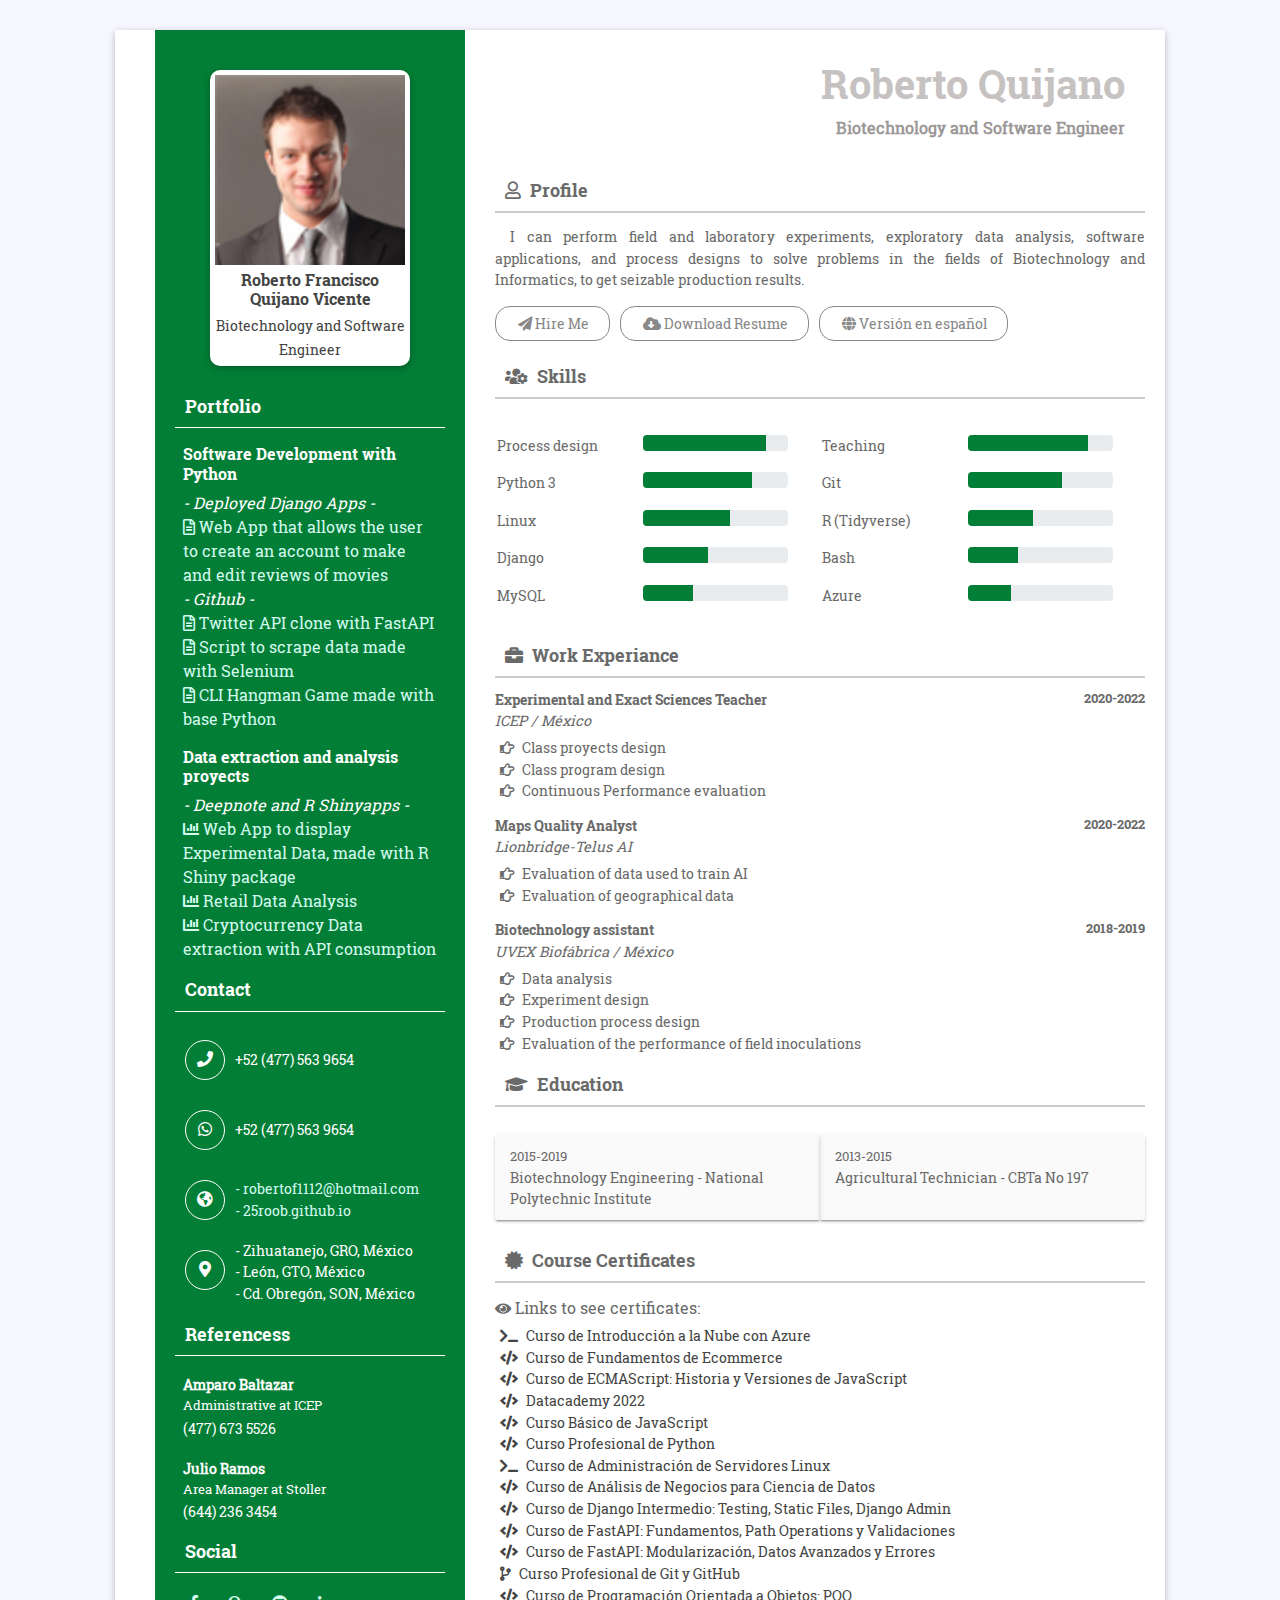
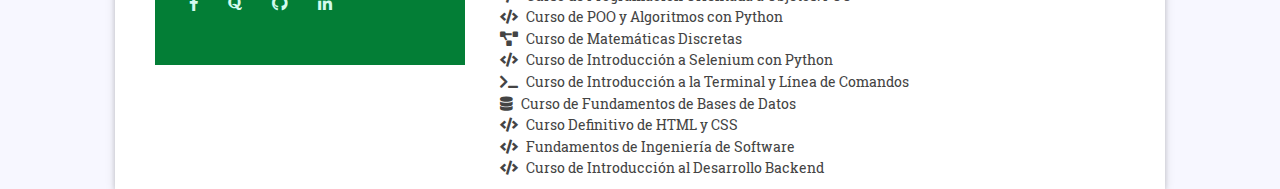
==== index.html @ 2d7947ba "Correcting download buttons" ====
<!doctype html>
<html lang="en">

<head>
    <meta charset="utf-8">
    <meta name="viewport" content="width=device-width, initial-scale=1, shrink-to-fit=no">
    <meta name="keywords" content="resume, django, web development, biotechnology, ixtapa, zihuatanejo, remote, programming">
    <meta name="description" content="Resume for a Software developer with a degree in Biotechnology Engineering seeking for a remote job or in the area of Ixtapa-Zihuatanejo.">
        
    <title> Roberto Quijano | Biotechnology | Software Dev </title>
    <link rel="shortcut icon" href="./petri-dish.png" type="image/x-icon">

    <link rel="shortcut icon" href="./assets/images/fav.jpg">
    <link rel="stylesheet" href="./assets/css/bootstrap.min.css">
    <link rel="stylesheet" href="./assets/css/fontawsom-all.min.css">
    <link rel="stylesheet" type="text/css" href="./assets/css/style.css" />
    
</head>

<body>
    <div class="container-fluid overcover">
        <div class="container profile-box">
            <div class="row">
                <div class="col-md-4 left-co">
                    <div class="left-side">
                        <div class="profile-info">
                            <img src="assets/images/profile.jpg" alt="profile photo">
                            <h3>Roberto Francisco Quijano Vicente</h3>
                            <span>Biotechnology and Software Engineer</span>
                        </div>
                        <h4 class="ltitle">Portfolio</h4> 
                        <div class="refer-cov">
                            <h6>Software Development with Python<span></span></h6>
                            <i>- Deployed Django Apps -</i>
                            <ul>
                                <li><a href="https://roob25.pythonanywhere.com/"><i class="far fa-file-alt"></i> Web App that allows the user to create an account to make and edit reviews of movies </a></li>
                            </ul>
                            <i>- Github -</i>
                            <ul>
                                <li><a href="https://github.com/25roob/twitter_fastapi_proyect"><i class="far fa-file-alt"></i> Twitter API clone with FastAPI </a></li>
                                
                                <!-- <li><a href="https://github.com/25roob/cygram"><i class="far fa-file-alt"></i> Clone of Instagram made with Django </a></li> -->
                                <li><a href="https://github.com/25roob/selenium_mercado"><i class="far fa-file-alt"></i> Script to scrape data made with Selenium </a></li>
                                <li><a href="https://github.com/25roob/hangmanGame"><i class="far fa-file-alt"></i> CLI Hangman Game made with base Python </a></li>
                                
                            </ul>
                        </div>
                        <div class="refer-cov">
                            <h6>Data extraction and analysis proyects<span></span></h6>
                            <i>- Deepnote and R Shinyapps -</i>
                            <ul>
                                
                                <li><a href="https://25roob.shinyapps.io/rep_aep2505/"><i class="fas fa-chart-bar"></i> Web App to display Experimental Data, made with R Shiny package</a></li>

                                <li><a href="https://deepnote.com/workspace/rober25-72490bea-ae9c-48d5-aaf8-146275a70b8b/project/Retail-Analysis-4694565d-ee2c-4b67-b961-a7842efc3336/%2Flargest_us_retailers.ipynb"><i class="fas fa-chart-bar"></i> Retail Data Analysis</a></li>

                                <li><a href="https://deepnote.com/workspace/rober25-72490bea-ae9c-48d5-aaf8-146275a70b8b/project/crypto-proyect-53808f46-9bc3-45ad-bc7e-abd4565fbd9a/%2Fnotebook.ipynb"><i class="fas fa-chart-bar"></i> Cryptocurrency Data extraction with API consumption</a></li>

                                <!-- <li><a href="https://deepnote.com/workspace/rober25-72490bea-ae9c-48d5-aaf8-146275a70b8b/project/Baby-temp-vs-time-2daf1788-4b8f-47b8-a4b3-84d2c1b21d19/%2Fbaby_temp.ipynb"><i class="fas fa-chart-bar"></i> baby temperature Time-series </a></li> -->
                           
                                
                            </ul>
                        </div>
                        

                        <h4 class="ltitle">Contact</h4>
                        <div class="contact-box pb0">
                            <div class="icon">
                                <i class="fas fa-phone"></i>
                            </div>
                            <div class="detail">
                                +52 (477) 563 9654 <br>
                                
                            </div>
                        </div>

                        <div class="contact-box pb0">
                            <div class="icon">
                                <i class="fab fa-whatsapp"></i>
                            </div>
                            <div class="detail">
                                +52 (477) 563 9654 <br>
                                
                            </div>
                        </div>

                        <div class="contact-box pb0">
                            <div class="icon">
                                <i class="fas fa-globe-americas"></i>
                            </div>
                            <div class="detail">
                                <a href="mailto:robertof1112@hotmail.com" class="media-class">- robertof1112@hotmail.com</a>
                                <br>
                                <a href="https://25roob.github.io/" class="media-class">- 25roob.github.io</a>
                            </div>
                        </div>
                        <div class="contact-box">
                            <div class="icon">
                                <i class="fas fa-map-marker-alt"></i>
                            </div>
                            <div class="detail">
                                - Zihuatanejo, GRO, México 
                                <br>
								- León, GTO, México 
                                <br>
                                - Cd. Obregón, SON, México 
                            </div>
                        </div>
                        <h4 class="ltitle">Referencess</h4>

                        <div class="refer-cov">
                            <b>Amparo Baltazar</b>
                            <p>Administrative at ICEP</p>
                            <span>(477) 673 5526</span>
                        </div>
                        <div class="refer-cov">
                            <b>Julio Ramos</b>
                            <p>Area Manager at Stoller</p>
                            <span>(644) 236 3454</span>
                        </div>
                        <h4 class="ltitle">Social</h4>
                        <ul class="row social-link no-margin">
                            <li><a href="https://m.facebook.com/rquijanovicente"><i class="fab fa-facebook-f"></i></a></li>
                            <li><a href="https://es.quora.com/profile/Roberto-Quijano-Vicente"><i class="fab fa-quora"></i></a></li>
                            <!-- <li><i class="fab fa-google-plus-g"></i></li> -->
                            <!-- <li><i class="fab fa-linkedin-in"></i></li> -->
                            <li><a href="https://github.com/25roob"><i class="fab fa-github"></i></a></li>
                            <li><a href="https://www.linkedin.com/in/roberto-francisco-quijano-vicente-32b351b7/"><i class="fab fa-linkedin-in"></i></a></li>
                        </ul>
                        
                        <!-- <h4 class="ltitle">Hobbies</h4>
                        <ul class="hoby row no-margin">
                            <li><i class="fas fa-running"></i> <br> Running</li>
                            <li><i class="fas fa-bicycle"></i> <br> Cycling</li>
                            <li><i class="fas fa-futbol"></i> <br> Football</li>
                            <li><i class="fas fa-film"></i><br> Movies</li>
                            <li><i class="fas fa-plane-departure"></i> <br>Travel</li>
                            <li><i class="fas fa-gamepad"></i> <br> Games</li>
                        </ul> -->
						

                        
						
                    </div>
                </div>
                <div class="col-md-8 rt-div">
                    <div class="rit-cover">
                        <div class="hotkey">
                            <h1 class="">Roberto Quijano </h1>
                            <small>Biotechnology and Software Engineer</small>
                        </div>
                        <h2 class="rit-titl"><i class="far fa-user"></i> Profile</h2>
                        <div class="about">
                            <p>
                                I can perform field and laboratory experiments, exploratory data analysis, software applications, and process designs to solve problems in the fields of Biotechnology and Informatics, to get seizable production results.
                            </p>
                            <div class="btn-ro row no-margin">
                                <ul class="btn-link">
                                    <li>
                                        <a href="mailto:robertof1112@hotmail.com"><i class="fas fa-paper-plane"></i> Hire Me</a>
                                    </li>
                                    <li>
                                        <a href="./Roberto_Quijano_Biotechnology_Software_Dev_EN.pdf"><i class="fas fa-cloud-download-alt"></i> Download Resume</a>
                                    </li>
                                    <li>
                                        <a href="./index_es.html"><i class="fas fa-globe"></i> Versión en español</a>
                                    </li>
                                </ul>
                            </div>
                        </div>

                        <h2 class="rit-titl"><i class="fas fa-users-cog"></i> Skills</h2>
                        <div class="profess-cover row no-margin">
                            <div class="col-md-6">
                                <div class=" prog-row row">
                                    <div class="col-sm-6">
                                        Process design
                                    </div>
                                    <div class="col-sm-6">
                                        <div class="progress">
                                            <div class="progress-bar" role="progressbar" style="width: 85%" aria-valuenow="25" aria-valuemin="0" aria-valuemax="100"></div>
                                        </div>
                                    </div>
                                </div>
                            </div>
                            <div class="col-md-6">
                                <div class=" prog-row row">
                                    <div class="col-sm-6">
                                        Teaching
                                    </div>
                                    <div class="col-sm-6">
                                        <div class="progress">
                                            <div class="progress-bar" role="progressbar" style="width: 83%" aria-valuenow="25" aria-valuemin="0" aria-valuemax="100"></div>
                                        </div>
                                    </div>
                                </div>
                            </div>
                            <div class="col-md-6">
                                <div class=" prog-row row">
                                    <div class="col-sm-6">
                                        Python 3
                                    </div>
                                    <div class="col-sm-6">
                                        <div class="progress">
                                            <div class="progress-bar" role="progressbar" style="width: 75%" aria-valuenow="25" aria-valuemin="0" aria-valuemax="100"></div>
                                        </div>
                                    </div>
                                </div>
                            </div>
                            <div class="col-md-6">
                                <div class="row prog-row">
                                    <div class="col-sm-6">
                                        Git
                                    </div>
                                    <div class="col-sm-6">
                                        <div class="progress">
                                            <div class="progress-bar" role="progressbar" style="width: 65%" aria-valuenow="25" aria-valuemin="0" aria-valuemax="100"></div>
                                        </div>
                                    </div>
                                </div>
                            </div>
                            <div class="col-md-6">
                                <div class="row prog-row">
                                    <div class="col-sm-6">
                                        Linux
                                    </div>
                                    <div class="col-sm-6">
                                        <div class="progress">
                                            <div class="progress-bar" role="progressbar" style="width: 60%" aria-valuenow="25" aria-valuemin="0" aria-valuemax="100"></div>
                                        </div>
                                    </div>
                                </div>
                            </div>
							<div class="col-md-6">
                                <div class=" prog-row row">
                                    <div class="col-sm-6">
                                        R (Tidyverse)
                                    </div>
                                    <div class="col-sm-6">
                                        <div class="progress">
                                            <div class="progress-bar" role="progressbar" style="width: 45%" aria-valuenow="25" aria-valuemin="0" aria-valuemax="100"></div>
                                        </div>
                                    </div>
                                </div>
                            </div>
                            <div class="col-md-6">
                                <div class="row prog-row">
                                    <div class="col-sm-6">
                                        Django
                                    </div>
                                    <div class="col-sm-6">
                                        <div class="progress">
                                            <div class="progress-bar" role="progressbar" style="width: 45%" aria-valuenow="25" aria-valuemin="0" aria-valuemax="100"></div>
                                        </div>
                                    </div>
                                </div>
                            </div>
                            <div class="col-md-6">
                                <div class="row prog-row">
                                    <div class="col-sm-6">
                                        Bash
                                    </div>
                                    <div class="col-sm-6">
                                        <div class="progress">
                                            <div class="progress-bar" role="progressbar" style="width: 35%" aria-valuenow="25" aria-valuemin="0" aria-valuemax="100"></div>
                                        </div>
                                    </div>
                                </div>
                            </div>

                            <div class="col-md-6">
                                <div class="row prog-row">
                                    <div class="col-sm-6">
                                        MySQL
                                    </div>
                                    <div class="col-sm-6">
                                        <div class="progress">
                                            <div class="progress-bar" role="progressbar" style="width: 35%" aria-valuenow="25" aria-valuemin="0" aria-valuemax="100"></div>
                                        </div>
                                    </div>
                                </div>
                            </div>
                            
							
							<div class="col-md-6">
                                <div class="row prog-row">
                                    <div class="col-sm-6">
                                        Azure
                                    </div>
                                    <div class="col-sm-6">
                                        <div class="progress">
                                            <div class="progress-bar" role="progressbar" style="width: 30%" aria-valuenow="25" aria-valuemin="0" aria-valuemax="100"></div>
                                        </div>
                                    </div>
                                </div>
                            </div>
							

                        </div>

                        <h2 class="rit-titl"><i class="fas fa-briefcase"></i> Work Experiance</h2>

                        <div class="work-exp">
                            <h6>Experimental and Exact Sciences Teacher <span>2020-2022</span></h6>
                            <i>ICEP / México</i>
                            <ul>
                                <li><i class="far fa-hand-point-right"></i> Class proyects design</li>
                                <li><i class="far fa-hand-point-right"></i> Class program design </li>
                                <li><i class="far fa-hand-point-right"></i> Continuous Performance evaluation </li>
                            </ul>
                        </div>

                        <div class="work-exp">
                            <h6>Maps Quality Analyst <span>2020-2022</span></h6>
                            <i>Lionbridge-Telus AI</i>
                            <ul>
                                <li><i class="far fa-hand-point-right"></i> Evaluation of data used to train AI </li>
                                
                                <li><i class="far fa-hand-point-right"></i> Evaluation of geographical data </li>
                            </ul>
                        </div>
                        
                        <div class="work-exp">
                            <h6>Biotechnology assistant <span>2018-2019</span></h6>
                            <i>UVEX Biofábrica / México</i>
                            <ul>
                                <li><i class="far fa-hand-point-right"></i> Data analysis

                                </li>
                                <li><i class="far fa-hand-point-right"></i> Experiment design </li>
								<li><i class="far fa-hand-point-right"></i> Production process design </li>
								<li><i class="far fa-hand-point-right"></i> Evaluation of the performance of field inoculations</li>
                                
                            </ul>
                        </div>

                        <h2 class="rit-titl"><i class="fas fa-graduation-cap"></i> Education</h2>
                        <div class="education">
                            <ul class="row no-margin">
                                <li class="col-md-6"><span>2015-2019</span> <br>
                                    Biotechnology Engineering - National Polytechnic Institute</li>
                                <li class="col-md-6"><span>2013-2015</span> <br>
                                    Agricultural Technician - CBTa No 197</li>
                                <!-- <li class="col-md-6"><span>2013-2015</span> <br>
                                    Master Degree - Cambridg University</li>
                                <li class="col-md-6"><span>2013-2015</span> <br>
                                    Master Degree - Cambridg University</li> -->
                            </ul>
                        </div>

                        

						<!-- <h2 class="rit-titl"><i class="fas fa-folder-open"></i> Portfolio</h2>
                        <div class="work-exp">
                            <h6>Data extraction and analysis proyects<span></span></h6>
                            <i>Deepnote and Shinyapps</i>
                            <ul>
                                
                                <li><a href="https://25roob.shinyapps.io/rep_aep2505/"><i class="far fa-file-alt"></i> Experimental Data Presentation App with R Shiny package</a></li>

                                <li><a href="https://deepnote.com/workspace/rober25-72490bea-ae9c-48d5-aaf8-146275a70b8b/project/Baby-temp-vs-time-2daf1788-4b8f-47b8-a4b3-84d2c1b21d19/%2Fbaby_temp.ipynb"><i class="fas fa-chart-bar"></i> baby temperature Time-series </a></li>


                                <li><a href="https://deepnote.com/workspace/rober25-72490bea-ae9c-48d5-aaf8-146275a70b8b/project/crypto-proyect-53808f46-9bc3-45ad-bc7e-abd4565fbd9a/%2Fnotebook.ipynb"><i class="fas fa-chart-bar"></i> Cryptocurrency Data extraction </a></li>
                                <li><a href="https://deepnote.com/workspace/rober25-72490bea-ae9c-48d5-aaf8-146275a70b8b/project/Retail-Analysis-4694565d-ee2c-4b67-b961-a7842efc3336/%2Flargest_us_retailers.ipynb"><i class="fas fa-chart-bar"></i> Retail Data Analysis</a></li>
                                
                                
                            </ul>
                        </div>
                        <div class="work-exp">
                            <h6>Software Development with Python and R <span></span></h6>
                            <i>Github</i>
                            <ul>
                                <li><a href="https://github.com/25roob/twitter_fastapi_proyect"><i class="far fa-file-alt"></i> Twitter clone with FastAPI </a></li>
                                
                                <li><a href="https://github.com/25roob/cygram"><i class="far fa-file-alt"></i> A clone of Instagram made with Django </a></li>
                                <li><a href="https://github.com/25roob/selenium_mercado"><i class="far fa-file-alt"></i> An application to scrape data made with Selenium </a></li>
                                <li><a href="https://github.com/25roob/hangmanGame"><i class="far fa-file-alt"></i> A CLI Hangman Game made with base Python </a></li>
                                
                            </ul>
                        </div> -->

                        <h2 class="rit-titl"><i class="fas fa-certificate"></i> Course Certificates</h2>
                        <div class="work-exp">
                            <i class="fa fa-eye"></i><h6"> Links to see certificates:</h6>
                            <ul>
                                <a href="./certificates/diploma-introduccion-azure.pdf"><li><i class="fas fa-terminal"></i> Curso de Introducción a la Nube con Azure</li></a>
                                <a href="./certificates/diploma-fundamentos-ecommerce.pdf"><li><i class="fas fa-code"></i> Curso de Fundamentos de Ecommerce
                                </li></a>
                                <a href="./certificates/diploma-ecmascript-6.pdf"><li><i class="fas fa-code"></i> Curso de ECMAScript: Historia y Versiones de JavaScript
                                </li></a>
                                <a href="./certificates/diploma-datacademy-proyecto-2022.pdf"><li><i class="fas fa-code"></i> Datacademy 2022
                                </li></a>
                                <a href="./certificates/diploma-basico-javascript.pdf"><li><i class="fas fa-code"></i> Curso Básico de JavaScript
                                </li></a>
                                <a href="./certificates/diploma-python-profesional.pdf"><li><i class="fas fa-code"></i> Curso Profesional de Python
                                </li></a>
                                <a href="./certificates/diploma-linux.pdf"><li><i class="fas fa-terminal"></i> Curso de Administración de Servidores Linux
                                </li></a>
                                <a href="./certificates/diploma-negocios-data-science.pdf"><li><i class="fas fa-code"></i> Curso de Análisis de Negocios para Ciencia de Datos 
                                </li></a>
                                <a href="./certificates/diploma-django-intermedio.pdf"><li><i class="fas fa-code"></i> Curso de Django Intermedio: Testing, Static Files, Django Admin
                                </li></a>
                                <a href="./certificates/diploma-fastapi.pdf"><li><i class="fas fa-code"></i> Curso de FastAPI: Fundamentos, Path Operations y Validaciones
                                </li></a>
                                <a href="./certificates/diploma-fastapi-modularizacion-datos.pdf"><li><i class="fas fa-code"></i> Curso de FastAPI: Modularización, Datos Avanzados y Errores
                                </li></a>
                                <a href="./certificates/diploma-git-github.pdf"><li><i class="fas fa-code-branch"></i>  Curso Profesional de Git y GitHub</li></a>
                                <a href="./certificates/diploma-oop.pdf"><li><i class="fas fa-code"></i> Curso de Programación Orientada a Objetos: POO</li></a>
                                
                                <a href="./certificates/diploma-poo-python.pdf"><li><i class="fas fa-code"></i> Curso de POO y Algoritmos con Python</li></a>
                                <a href="./certificates/diploma-discretas.pdf"><li><i class="fas fa-project-diagram"></i> Curso de Matemáticas Discretas</li></a>
                                <a href="./certificates/diploma-intro-selenium.pdf"><li><i class="fas fa-code"></i> Curso de Introducción a Selenium con Python</li></a>
                                <a href="./certificates/diploma-terminal.pdf"><li><i class="fas fa-terminal"></i> Curso de Introducción a la Terminal y Línea de Comandos</li></a>
                                <a href="./certificates/diploma-bd.pdf"><li><i class="fas fa-database"></i>  Curso de Fundamentos de Bases de Datos</li></a>
                                <a href="./certificates/diploma-html-css.pdf"><li><i class="fas fa-code"></i> Curso Definitivo de HTML y CSS</li></a>
                                <a href="./certificates/diploma-ingenieria.pdf"><li><i class="fas fa-code"></i> Fundamentos de Ingeniería de Software</li></a>
                                <a href="./certificates/diploma-introduccion-backend.pdf"><li><i class="fas fa-code"></i> Curso de Introducción al Desarrollo Backend</li></a>
                            </ul>
                        </div>
						
                        
						<ul>
							
						</ul>

                    </div>
                </div>
            </div>
        </div>
    </div>
</body>

<script src="assets/js/jquery-3.2.1.min.js"></script>
<script src="assets/js/popper.min.js"></script>
<script src="assets/js/bootstrap.min.js"></script>
<script src="assets/js/script.js"></script>

</html>
---- assets/css/fontawsom-all.min.css ----
/*!
 * Font Awesome Free 5.3.1 by @fontawesome - https://fontawesome.com
 * License - https://fontawesome.com/license/free (Icons: CC BY 4.0, Fonts: SIL OFL 1.1, Code: MIT License)
 */
.fa,.fab,.fal,.far,.fas{-moz-osx-font-smoothing:grayscale;-webkit-font-smoothing:antialiased;display:inline-block;font-style:normal;font-variant:normal;text-rendering:auto;line-height:1}.fa-lg{font-size:1.33333em;line-height:.75em;vertical-align:-.0667em}.fa-xs{font-size:.75em}.fa-sm{font-size:.875em}.fa-1x{font-size:1em}.fa-2x{font-size:2em}.fa-3x{font-size:3em}.fa-4x{font-size:4em}.fa-5x{font-size:5em}.fa-6x{font-size:6em}.fa-7x{font-size:7em}.fa-8x{font-size:8em}.fa-9x{font-size:9em}.fa-10x{font-size:10em}.fa-fw{text-align:center;width:1.25em}.fa-ul{list-style-type:none;margin-left:2.5em;padding-left:0}.fa-ul>li{position:relative}.fa-li{left:-2em;position:absolute;text-align:center;width:2em;line-height:inherit}.fa-border{border:.08em solid #eee;border-radius:.1em;padding:.2em .25em .15em}.fa-pull-left{float:left}.fa-pull-right{float:right}.fa.fa-pull-left,.fab.fa-pull-left,.fal.fa-pull-left,.far.fa-pull-left,.fas.fa-pull-left{margin-right:.3em}.fa.fa-pull-right,.fab.fa-pull-right,.fal.fa-pull-right,.far.fa-pull-right,.fas.fa-pull-right{margin-left:.3em}.fa-spin{animation:fa-spin 2s infinite linear}.fa-pulse{animation:fa-spin 1s infinite steps(8)}@keyframes fa-spin{0%{transform:rotate(0deg)}to{transform:rotate(1turn)}}.fa-rotate-90{-ms-filter:"progid:DXImageTransform.Microsoft.BasicImage(rotation=1)";transform:rotate(90deg)}.fa-rotate-180{-ms-filter:"progid:DXImageTransform.Microsoft.BasicImage(rotation=2)";transform:rotate(180deg)}.fa-rotate-270{-ms-filter:"progid:DXImageTransform.Microsoft.BasicImage(rotation=3)";transform:rotate(270deg)}.fa-flip-horizontal{-ms-filter:"progid:DXImageTransform.Microsoft.BasicImage(rotation=0, mirror=1)";transform:scaleX(-1)}.fa-flip-vertical{transform:scaleY(-1)}.fa-flip-horizontal.fa-flip-vertical,.fa-flip-vertical{-ms-filter:"progid:DXImageTransform.Microsoft.BasicImage(rotation=2, mirror=1)"}.fa-flip-horizontal.fa-flip-vertical{transform:scale(-1)}:root .fa-flip-horizontal,:root .fa-flip-vertical,:root .fa-rotate-90,:root .fa-rotate-180,:root .fa-rotate-270{-webkit-filter:none;filter:none}.fa-stack{display:inline-block;height:2em;line-height:2em;position:relative;vertical-align:middle;width:2em}.fa-stack-1x,.fa-stack-2x{left:0;position:absolute;text-align:center;width:100%}.fa-stack-1x{line-height:inherit}.fa-stack-2x{font-size:2em}.fa-inverse{color:#fff}.fa-500px:before{content:"\f26e"}.fa-accessible-icon:before{content:"\f368"}.fa-accusoft:before{content:"\f369"}.fa-ad:before{content:"\f641"}.fa-address-book:before{content:"\f2b9"}.fa-address-card:before{content:"\f2bb"}.fa-adjust:before{content:"\f042"}.fa-adn:before{content:"\f170"}.fa-adversal:before{content:"\f36a"}.fa-affiliatetheme:before{content:"\f36b"}.fa-air-freshener:before{content:"\f5d0"}.fa-algolia:before{content:"\f36c"}.fa-align-center:before{content:"\f037"}.fa-align-justify:before{content:"\f039"}.fa-align-left:before{content:"\f036"}.fa-align-right:before{content:"\f038"}.fa-alipay:before{content:"\f642"}.fa-allergies:before{content:"\f461"}.fa-amazon:before{content:"\f270"}.fa-amazon-pay:before{content:"\f42c"}.fa-ambulance:before{content:"\f0f9"}.fa-american-sign-language-interpreting:before{content:"\f2a3"}.fa-amilia:before{content:"\f36d"}.fa-anchor:before{content:"\f13d"}.fa-android:before{content:"\f17b"}.fa-angellist:before{content:"\f209"}.fa-angle-double-down:before{content:"\f103"}.fa-angle-double-left:before{content:"\f100"}.fa-angle-double-right:before{content:"\f101"}.fa-angle-double-up:before{content:"\f102"}.fa-angle-down:before{content:"\f107"}.fa-angle-left:before{content:"\f104"}.fa-angle-right:before{content:"\f105"}.fa-angle-up:before{content:"\f106"}.fa-angry:before{content:"\f556"}.fa-angrycreative:before{content:"\f36e"}.fa-angular:before{content:"\f420"}.fa-ankh:before{content:"\f644"}.fa-app-store:before{content:"\f36f"}.fa-app-store-ios:before{content:"\f370"}.fa-apper:before{content:"\f371"}.fa-apple:before{content:"\f179"}.fa-apple-alt:before{content:"\f5d1"}.fa-apple-pay:before{content:"\f415"}.fa-archive:before{content:"\f187"}.fa-archway:before{content:"\f557"}.fa-arrow-alt-circle-down:before{content:"\f358"}.fa-arrow-alt-circle-left:before{content:"\f359"}.fa-arrow-alt-circle-right:before{content:"\f35a"}.fa-arrow-alt-circle-up:before{content:"\f35b"}.fa-arrow-circle-down:before{content:"\f0ab"}.fa-arrow-circle-left:before{content:"\f0a8"}.fa-arrow-circle-right:before{content:"\f0a9"}.fa-arrow-circle-up:before{content:"\f0aa"}.fa-arrow-down:before{content:"\f063"}.fa-arrow-left:before{content:"\f060"}.fa-arrow-right:before{content:"\f061"}.fa-arrow-up:before{content:"\f062"}.fa-arrows-alt:before{content:"\f0b2"}.fa-arrows-alt-h:before{content:"\f337"}.fa-arrows-alt-v:before{content:"\f338"}.fa-assistive-listening-systems:before{content:"\f2a2"}.fa-asterisk:before{content:"\f069"}.fa-asymmetrik:before{content:"\f372"}.fa-at:before{content:"\f1fa"}.fa-atlas:before{content:"\f558"}.fa-atom:before{content:"\f5d2"}.fa-audible:before{content:"\f373"}.fa-audio-description:before{content:"\f29e"}.fa-autoprefixer:before{content:"\f41c"}.fa-avianex:before{content:"\f374"}.fa-aviato:before{content:"\f421"}.fa-award:before{content:"\f559"}.fa-aws:before{content:"\f375"}.fa-backspace:before{content:"\f55a"}.fa-backward:before{content:"\f04a"}.fa-balance-scale:before{content:"\f24e"}.fa-ban:before{content:"\f05e"}.fa-band-aid:before{content:"\f462"}.fa-bandcamp:before{content:"\f2d5"}.fa-barcode:before{content:"\f02a"}.fa-bars:before{content:"\f0c9"}.fa-baseball-ball:before{content:"\f433"}.fa-basketball-ball:before{content:"\f434"}.fa-bath:before{content:"\f2cd"}.fa-battery-empty:before{content:"\f244"}.fa-battery-full:before{content:"\f240"}.fa-battery-half:before{content:"\f242"}.fa-battery-quarter:before{content:"\f243"}.fa-battery-three-quarters:before{content:"\f241"}.fa-bed:before{content:"\f236"}.fa-beer:before{content:"\f0fc"}.fa-behance:before{content:"\f1b4"}.fa-behance-square:before{content:"\f1b5"}.fa-bell:before{content:"\f0f3"}.fa-bell-slash:before{content:"\f1f6"}.fa-bezier-curve:before{content:"\f55b"}.fa-bible:before{content:"\f647"}.fa-bicycle:before{content:"\f206"}.fa-bimobject:before{content:"\f378"}.fa-binoculars:before{content:"\f1e5"}.fa-birthday-cake:before{content:"\f1fd"}.fa-bitbucket:before{content:"\f171"}.fa-bitcoin:before{content:"\f379"}.fa-bity:before{content:"\f37a"}.fa-black-tie:before{content:"\f27e"}.fa-blackberry:before{content:"\f37b"}.fa-blender:before{content:"\f517"}.fa-blind:before{content:"\f29d"}.fa-blogger:before{content:"\f37c"}.fa-blogger-b:before{content:"\f37d"}.fa-bluetooth:before{content:"\f293"}.fa-bluetooth-b:before{content:"\f294"}.fa-bold:before{content:"\f032"}.fa-bolt:before{content:"\f0e7"}.fa-bomb:before{content:"\f1e2"}.fa-bone:before{content:"\f5d7"}.fa-bong:before{content:"\f55c"}.fa-book:before{content:"\f02d"}.fa-book-open:before{content:"\f518"}.fa-book-reader:before{content:"\f5da"}.fa-bookmark:before{content:"\f02e"}.fa-bowling-ball:before{content:"\f436"}.fa-box:before{content:"\f466"}.fa-box-open:before{content:"\f49e"}.fa-boxes:before{content:"\f468"}.fa-braille:before{content:"\f2a1"}.fa-brain:before{content:"\f5dc"}.fa-briefcase:before{content:"\f0b1"}.fa-briefcase-medical:before{content:"\f469"}.fa-broadcast-tower:before{content:"\f519"}.fa-broom:before{content:"\f51a"}.fa-brush:before{content:"\f55d"}.fa-btc:before{content:"\f15a"}.fa-bug:before{content:"\f188"}.fa-building:before{content:"\f1ad"}.fa-bullhorn:before{content:"\f0a1"}.fa-bullseye:before{content:"\f140"}.fa-burn:before{content:"\f46a"}.fa-buromobelexperte:before{content:"\f37f"}.fa-bus:before{content:"\f207"}.fa-bus-alt:before{content:"\f55e"}.fa-business-time:before{content:"\f64a"}.fa-buysellads:before{content:"\f20d"}.fa-calculator:before{content:"\f1ec"}.fa-calendar:before{content:"\f133"}.fa-calendar-alt:before{content:"\f073"}.fa-calendar-check:before{content:"\f274"}.fa-calendar-minus:before{content:"\f272"}.fa-calendar-plus:before{content:"\f271"}.fa-calendar-times:before{content:"\f273"}.fa-camera:before{content:"\f030"}.fa-camera-retro:before{content:"\f083"}.fa-cannabis:before{content:"\f55f"}.fa-capsules:before{content:"\f46b"}.fa-car:before{content:"\f1b9"}.fa-car-alt:before{content:"\f5de"}.fa-car-battery:before{content:"\f5df"}.fa-car-crash:before{content:"\f5e1"}.fa-car-side:before{content:"\f5e4"}.fa-caret-down:before{content:"\f0d7"}.fa-caret-left:before{content:"\f0d9"}.fa-caret-right:before{content:"\f0da"}.fa-caret-square-down:before{content:"\f150"}.fa-caret-square-left:before{content:"\f191"}.fa-caret-square-right:before{content:"\f152"}.fa-caret-square-up:before{content:"\f151"}.fa-caret-up:before{content:"\f0d8"}.fa-cart-arrow-down:before{content:"\f218"}.fa-cart-plus:before{content:"\f217"}.fa-cc-amazon-pay:before{content:"\f42d"}.fa-cc-amex:before{content:"\f1f3"}.fa-cc-apple-pay:before{content:"\f416"}.fa-cc-diners-club:before{content:"\f24c"}.fa-cc-discover:before{content:"\f1f2"}.fa-cc-jcb:before{content:"\f24b"}.fa-cc-mastercard:before{content:"\f1f1"}.fa-cc-paypal:before{content:"\f1f4"}.fa-cc-stripe:before{content:"\f1f5"}.fa-cc-visa:before{content:"\f1f0"}.fa-centercode:before{content:"\f380"}.fa-certificate:before{content:"\f0a3"}.fa-chalkboard:before{content:"\f51b"}.fa-chalkboard-teacher:before{content:"\f51c"}.fa-charging-station:before{content:"\f5e7"}.fa-chart-area:before{content:"\f1fe"}.fa-chart-bar:before{content:"\f080"}.fa-chart-line:before{content:"\f201"}.fa-chart-pie:before{content:"\f200"}.fa-check:before{content:"\f00c"}.fa-check-circle:before{content:"\f058"}.fa-check-double:before{content:"\f560"}.fa-check-square:before{content:"\f14a"}.fa-chess:before{content:"\f439"}.fa-chess-bishop:before{content:"\f43a"}.fa-chess-board:before{content:"\f43c"}.fa-chess-king:before{content:"\f43f"}.fa-chess-knight:before{content:"\f441"}.fa-chess-pawn:before{content:"\f443"}.fa-chess-queen:before{content:"\f445"}.fa-chess-rook:before{content:"\f447"}.fa-chevron-circle-down:before{content:"\f13a"}.fa-chevron-circle-left:before{content:"\f137"}.fa-chevron-circle-right:before{content:"\f138"}.fa-chevron-circle-up:before{content:"\f139"}.fa-chevron-down:before{content:"\f078"}.fa-chevron-left:before{content:"\f053"}.fa-chevron-right:before{content:"\f054"}.fa-chevron-up:before{content:"\f077"}.fa-child:before{content:"\f1ae"}.fa-chrome:before{content:"\f268"}.fa-church:before{content:"\f51d"}.fa-circle:before{content:"\f111"}.fa-circle-notch:before{content:"\f1ce"}.fa-city:before{content:"\f64f"}.fa-clipboard:before{content:"\f328"}.fa-clipboard-check:before{content:"\f46c"}.fa-clipboard-list:before{content:"\f46d"}.fa-clock:before{content:"\f017"}.fa-clone:before{content:"\f24d"}.fa-closed-captioning:before{content:"\f20a"}.fa-cloud:before{content:"\f0c2"}.fa-cloud-download-alt:before{content:"\f381"}.fa-cloud-upload-alt:before{content:"\f382"}.fa-cloudscale:before{content:"\f383"}.fa-cloudsmith:before{content:"\f384"}.fa-cloudversify:before{content:"\f385"}.fa-cocktail:before{content:"\f561"}.fa-code:before{content:"\f121"}.fa-code-branch:before{content:"\f126"}.fa-codepen:before{content:"\f1cb"}.fa-codiepie:before{content:"\f284"}.fa-coffee:before{content:"\f0f4"}.fa-cog:before{content:"\f013"}.fa-cogs:before{content:"\f085"}.fa-coins:before{content:"\f51e"}.fa-columns:before{content:"\f0db"}.fa-comment:before{content:"\f075"}.fa-comment-alt:before{content:"\f27a"}.fa-comment-dollar:before{content:"\f651"}.fa-comment-dots:before{content:"\f4ad"}.fa-comment-slash:before{content:"\f4b3"}.fa-comments:before{content:"\f086"}.fa-comments-dollar:before{content:"\f653"}.fa-compact-disc:before{content:"\f51f"}.fa-compass:before{content:"\f14e"}.fa-compress:before{content:"\f066"}.fa-concierge-bell:before{content:"\f562"}.fa-connectdevelop:before{content:"\f20e"}.fa-contao:before{content:"\f26d"}.fa-cookie:before{content:"\f563"}.fa-cookie-bite:before{content:"\f564"}.fa-copy:before{content:"\f0c5"}.fa-copyright:before{content:"\f1f9"}.fa-couch:before{content:"\f4b8"}.fa-cpanel:before{content:"\f388"}.fa-creative-commons:before{content:"\f25e"}.fa-creative-commons-by:before{content:"\f4e7"}.fa-creative-commons-nc:before{content:"\f4e8"}.fa-creative-commons-nc-eu:before{content:"\f4e9"}.fa-creative-commons-nc-jp:before{content:"\f4ea"}.fa-creative-commons-nd:before{content:"\f4eb"}.fa-creative-commons-pd:before{content:"\f4ec"}.fa-creative-commons-pd-alt:before{content:"\f4ed"}.fa-creative-commons-remix:before{content:"\f4ee"}.fa-creative-commons-sa:before{content:"\f4ef"}.fa-creative-commons-sampling:before{content:"\f4f0"}.fa-creative-commons-sampling-plus:before{content:"\f4f1"}.fa-creative-commons-share:before{content:"\f4f2"}.fa-credit-card:before{content:"\f09d"}.fa-crop:before{content:"\f125"}.fa-crop-alt:before{content:"\f565"}.fa-cross:before{content:"\f654"}.fa-crosshairs:before{content:"\f05b"}.fa-crow:before{content:"\f520"}.fa-crown:before{content:"\f521"}.fa-css3:before{content:"\f13c"}.fa-css3-alt:before{content:"\f38b"}.fa-cube:before{content:"\f1b2"}.fa-cubes:before{content:"\f1b3"}.fa-cut:before{content:"\f0c4"}.fa-cuttlefish:before{content:"\f38c"}.fa-d-and-d:before{content:"\f38d"}.fa-dashcube:before{content:"\f210"}.fa-database:before{content:"\f1c0"}.fa-deaf:before{content:"\f2a4"}.fa-delicious:before{content:"\f1a5"}.fa-deploydog:before{content:"\f38e"}.fa-deskpro:before{content:"\f38f"}.fa-desktop:before{content:"\f108"}.fa-deviantart:before{content:"\f1bd"}.fa-dharmachakra:before{content:"\f655"}.fa-diagnoses:before{content:"\f470"}.fa-dice:before{content:"\f522"}.fa-dice-five:before{content:"\f523"}.fa-dice-four:before{content:"\f524"}.fa-dice-one:before{content:"\f525"}.fa-dice-six:before{content:"\f526"}.fa-dice-three:before{content:"\f527"}.fa-dice-two:before{content:"\f528"}.fa-digg:before{content:"\f1a6"}.fa-digital-ocean:before{content:"\f391"}.fa-digital-tachograph:before{content:"\f566"}.fa-directions:before{content:"\f5eb"}.fa-discord:before{content:"\f392"}.fa-discourse:before{content:"\f393"}.fa-divide:before{content:"\f529"}.fa-dizzy:before{content:"\f567"}.fa-dna:before{content:"\f471"}.fa-dochub:before{content:"\f394"}.fa-docker:before{content:"\f395"}.fa-dollar-sign:before{content:"\f155"}.fa-dolly:before{content:"\f472"}.fa-dolly-flatbed:before{content:"\f474"}.fa-donate:before{content:"\f4b9"}.fa-door-closed:before{content:"\f52a"}.fa-door-open:before{content:"\f52b"}.fa-dot-circle:before{content:"\f192"}.fa-dove:before{content:"\f4ba"}.fa-download:before{content:"\f019"}.fa-draft2digital:before{content:"\f396"}.fa-drafting-compass:before{content:"\f568"}.fa-draw-polygon:before{content:"\f5ee"}.fa-dribbble:before{content:"\f17d"}.fa-dribbble-square:before{content:"\f397"}.fa-dropbox:before{content:"\f16b"}.fa-drum:before{content:"\f569"}.fa-drum-steelpan:before{content:"\f56a"}.fa-drupal:before{content:"\f1a9"}.fa-dumbbell:before{content:"\f44b"}.fa-dyalog:before{content:"\f399"}.fa-earlybirds:before{content:"\f39a"}.fa-ebay:before{content:"\f4f4"}.fa-edge:before{content:"\f282"}.fa-edit:before{content:"\f044"}.fa-eject:before{content:"\f052"}.fa-elementor:before{content:"\f430"}.fa-ellipsis-h:before{content:"\f141"}.fa-ellipsis-v:before{content:"\f142"}.fa-ello:before{content:"\f5f1"}.fa-ember:before{content:"\f423"}.fa-empire:before{content:"\f1d1"}.fa-envelope:before{content:"\f0e0"}.fa-envelope-open:before{content:"\f2b6"}.fa-envelope-open-text:before{content:"\f658"}.fa-envelope-square:before{content:"\f199"}.fa-envira:before{content:"\f299"}.fa-equals:before{content:"\f52c"}.fa-eraser:before{content:"\f12d"}.fa-erlang:before{content:"\f39d"}.fa-ethereum:before{content:"\f42e"}.fa-etsy:before{content:"\f2d7"}.fa-euro-sign:before{content:"\f153"}.fa-exchange-alt:before{content:"\f362"}.fa-exclamation:before{content:"\f12a"}.fa-exclamation-circle:before{content:"\f06a"}.fa-exclamation-triangle:before{content:"\f071"}.fa-expand:before{content:"\f065"}.fa-expand-arrows-alt:before{content:"\f31e"}.fa-expeditedssl:before{content:"\f23e"}.fa-external-link-alt:before{content:"\f35d"}.fa-external-link-square-alt:before{content:"\f360"}.fa-eye:before{content:"\f06e"}.fa-eye-dropper:before{content:"\f1fb"}.fa-eye-slash:before{content:"\f070"}.fa-facebook:before{content:"\f09a"}.fa-facebook-f:before{content:"\f39e"}.fa-facebook-messenger:before{content:"\f39f"}.fa-facebook-square:before{content:"\f082"}.fa-fast-backward:before{content:"\f049"}.fa-fast-forward:before{content:"\f050"}.fa-fax:before{content:"\f1ac"}.fa-feather:before{content:"\f52d"}.fa-feather-alt:before{content:"\f56b"}.fa-female:before{content:"\f182"}.fa-fighter-jet:before{content:"\f0fb"}.fa-file:before{content:"\f15b"}.fa-file-alt:before{content:"\f15c"}.fa-file-archive:before{content:"\f1c6"}.fa-file-audio:before{content:"\f1c7"}.fa-file-code:before{content:"\f1c9"}.fa-file-contract:before{content:"\f56c"}.fa-file-download:before{content:"\f56d"}.fa-file-excel:before{content:"\f1c3"}.fa-file-export:before{content:"\f56e"}.fa-file-image:before{content:"\f1c5"}.fa-file-import:before{content:"\f56f"}.fa-file-invoice:before{content:"\f570"}.fa-file-invoice-dollar:before{content:"\f571"}.fa-file-medical:before{content:"\f477"}.fa-file-medical-alt:before{content:"\f478"}.fa-file-pdf:before{content:"\f1c1"}.fa-file-powerpoint:before{content:"\f1c4"}.fa-file-prescription:before{content:"\f572"}.fa-file-signature:before{content:"\f573"}.fa-file-upload:before{content:"\f574"}.fa-file-video:before{content:"\f1c8"}.fa-file-word:before{content:"\f1c2"}.fa-fill:before{content:"\f575"}.fa-fill-drip:before{content:"\f576"}.fa-film:before{content:"\f008"}.fa-filter:before{content:"\f0b0"}.fa-fingerprint:before{content:"\f577"}.fa-fire:before{content:"\f06d"}.fa-fire-extinguisher:before{content:"\f134"}.fa-firefox:before{content:"\f269"}.fa-first-aid:before{content:"\f479"}.fa-first-order:before{content:"\f2b0"}.fa-first-order-alt:before{content:"\f50a"}.fa-firstdraft:before{content:"\f3a1"}.fa-fish:before{content:"\f578"}.fa-flag:before{content:"\f024"}.fa-flag-checkered:before{content:"\f11e"}.fa-flask:before{content:"\f0c3"}.fa-flickr:before{content:"\f16e"}.fa-flipboard:before{content:"\f44d"}.fa-flushed:before{content:"\f579"}.fa-fly:before{content:"\f417"}.fa-folder:before{content:"\f07b"}.fa-folder-minus:before{content:"\f65d"}.fa-folder-open:before{content:"\f07c"}.fa-folder-plus:before{content:"\f65e"}.fa-font:before{content:"\f031"}.fa-font-awesome:before{content:"\f2b4"}.fa-font-awesome-alt:before{content:"\f35c"}.fa-font-awesome-flag:before{content:"\f425"}.fa-font-awesome-logo-full:before{content:"\f4e6"}.fa-fonticons:before{content:"\f280"}.fa-fonticons-fi:before{content:"\f3a2"}.fa-football-ball:before{content:"\f44e"}.fa-fort-awesome:before{content:"\f286"}.fa-fort-awesome-alt:before{content:"\f3a3"}.fa-forumbee:before{content:"\f211"}.fa-forward:before{content:"\f04e"}.fa-foursquare:before{content:"\f180"}.fa-free-code-camp:before{content:"\f2c5"}.fa-freebsd:before{content:"\f3a4"}.fa-frog:before{content:"\f52e"}.fa-frown:before{content:"\f119"}.fa-frown-open:before{content:"\f57a"}.fa-fulcrum:before{content:"\f50b"}.fa-funnel-dollar:before{content:"\f662"}.fa-futbol:before{content:"\f1e3"}.fa-galactic-republic:before{content:"\f50c"}.fa-galactic-senate:before{content:"\f50d"}.fa-gamepad:before{content:"\f11b"}.fa-gas-pump:before{content:"\f52f"}.fa-gavel:before{content:"\f0e3"}.fa-gem:before{content:"\f3a5"}.fa-genderless:before{content:"\f22d"}.fa-get-pocket:before{content:"\f265"}.fa-gg:before{content:"\f260"}.fa-gg-circle:before{content:"\f261"}.fa-gift:before{content:"\f06b"}.fa-git:before{content:"\f1d3"}.fa-git-square:before{content:"\f1d2"}.fa-github:before{content:"\f09b"}.fa-github-alt:before{content:"\f113"}.fa-github-square:before{content:"\f092"}.fa-gitkraken:before{content:"\f3a6"}.fa-gitlab:before{content:"\f296"}.fa-gitter:before{content:"\f426"}.fa-glass-martini:before{content:"\f000"}.fa-glass-martini-alt:before{content:"\f57b"}.fa-glasses:before{content:"\f530"}.fa-glide:before{content:"\f2a5"}.fa-glide-g:before{content:"\f2a6"}.fa-globe:before{content:"\f0ac"}.fa-globe-africa:before{content:"\f57c"}.fa-globe-americas:before{content:"\f57d"}.fa-globe-asia:before{content:"\f57e"}.fa-gofore:before{content:"\f3a7"}.fa-golf-ball:before{content:"\f450"}.fa-goodreads:before{content:"\f3a8"}.fa-goodreads-g:before{content:"\f3a9"}.fa-google:before{content:"\f1a0"}.fa-google-drive:before{content:"\f3aa"}.fa-google-play:before{content:"\f3ab"}.fa-google-plus:before{content:"\f2b3"}.fa-google-plus-g:before{content:"\f0d5"}.fa-google-plus-square:before{content:"\f0d4"}.fa-google-wallet:before{content:"\f1ee"}.fa-gopuram:before{content:"\f664"}.fa-graduation-cap:before{content:"\f19d"}.fa-gratipay:before{content:"\f184"}.fa-grav:before{content:"\f2d6"}.fa-greater-than:before{content:"\f531"}.fa-greater-than-equal:before{content:"\f532"}.fa-grimace:before{content:"\f57f"}.fa-grin:before{content:"\f580"}.fa-grin-alt:before{content:"\f581"}.fa-grin-beam:before{content:"\f582"}.fa-grin-beam-sweat:before{content:"\f583"}.fa-grin-hearts:before{content:"\f584"}.fa-grin-squint:before{content:"\f585"}.fa-grin-squint-tears:before{content:"\f586"}.fa-grin-stars:before{content:"\f587"}.fa-grin-tears:before{content:"\f588"}.fa-grin-tongue:before{content:"\f589"}.fa-grin-tongue-squint:before{content:"\f58a"}.fa-grin-tongue-wink:before{content:"\f58b"}.fa-grin-wink:before{content:"\f58c"}.fa-grip-horizontal:before{content:"\f58d"}.fa-grip-vertical:before{content:"\f58e"}.fa-gripfire:before{content:"\f3ac"}.fa-grunt:before{content:"\f3ad"}.fa-gulp:before{content:"\f3ae"}.fa-h-square:before{content:"\f0fd"}.fa-hacker-news:before{content:"\f1d4"}.fa-hacker-news-square:before{content:"\f3af"}.fa-hackerrank:before{content:"\f5f7"}.fa-hamsa:before{content:"\f665"}.fa-hand-holding:before{content:"\f4bd"}.fa-hand-holding-heart:before{content:"\f4be"}.fa-hand-holding-usd:before{content:"\f4c0"}.fa-hand-lizard:before{content:"\f258"}.fa-hand-paper:before{content:"\f256"}.fa-hand-peace:before{content:"\f25b"}.fa-hand-point-down:before{content:"\f0a7"}.fa-hand-point-left:before{content:"\f0a5"}.fa-hand-point-right:before{content:"\f0a4"}.fa-hand-point-up:before{content:"\f0a6"}.fa-hand-pointer:before{content:"\f25a"}.fa-hand-rock:before{content:"\f255"}.fa-hand-scissors:before{content:"\f257"}.fa-hand-spock:before{content:"\f259"}.fa-hands:before{content:"\f4c2"}.fa-hands-helping:before{content:"\f4c4"}.fa-handshake:before{content:"\f2b5"}.fa-hashtag:before{content:"\f292"}.fa-haykal:before{content:"\f666"}.fa-hdd:before{content:"\f0a0"}.fa-heading:before{content:"\f1dc"}.fa-headphones:before{content:"\f025"}.fa-headphones-alt:before{content:"\f58f"}.fa-headset:before{content:"\f590"}.fa-heart:before{content:"\f004"}.fa-heartbeat:before{content:"\f21e"}.fa-helicopter:before{content:"\f533"}.fa-highlighter:before{content:"\f591"}.fa-hips:before{content:"\f452"}.fa-hire-a-helper:before{content:"\f3b0"}.fa-history:before{content:"\f1da"}.fa-hockey-puck:before{content:"\f453"}.fa-home:before{content:"\f015"}.fa-hooli:before{content:"\f427"}.fa-hornbill:before{content:"\f592"}.fa-hospital:before{content:"\f0f8"}.fa-hospital-alt:before{content:"\f47d"}.fa-hospital-symbol:before{content:"\f47e"}.fa-hot-tub:before{content:"\f593"}.fa-hotel:before{content:"\f594"}.fa-hotjar:before{content:"\f3b1"}.fa-hourglass:before{content:"\f254"}.fa-hourglass-end:before{content:"\f253"}.fa-hourglass-half:before{content:"\f252"}.fa-hourglass-start:before{content:"\f251"}.fa-houzz:before{content:"\f27c"}.fa-html5:before{content:"\f13b"}.fa-hubspot:before{content:"\f3b2"}.fa-i-cursor:before{content:"\f246"}.fa-id-badge:before{content:"\f2c1"}.fa-id-card:before{content:"\f2c2"}.fa-id-card-alt:before{content:"\f47f"}.fa-image:before{content:"\f03e"}.fa-images:before{content:"\f302"}.fa-imdb:before{content:"\f2d8"}.fa-inbox:before{content:"\f01c"}.fa-indent:before{content:"\f03c"}.fa-industry:before{content:"\f275"}.fa-infinity:before{content:"\f534"}.fa-info:before{content:"\f129"}.fa-info-circle:before{content:"\f05a"}.fa-instagram:before{content:"\f16d"}.fa-internet-explorer:before{content:"\f26b"}.fa-ioxhost:before{content:"\f208"}.fa-italic:before{content:"\f033"}.fa-itunes:before{content:"\f3b4"}.fa-itunes-note:before{content:"\f3b5"}.fa-java:before{content:"\f4e4"}.fa-jedi:before{content:"\f669"}.fa-jedi-order:before{content:"\f50e"}.fa-jenkins:before{content:"\f3b6"}.fa-joget:before{content:"\f3b7"}.fa-joint:before{content:"\f595"}.fa-joomla:before{content:"\f1aa"}.fa-journal-whills:before{content:"\f66a"}.fa-js:before{content:"\f3b8"}.fa-js-square:before{content:"\f3b9"}.fa-jsfiddle:before{content:"\f1cc"}.fa-kaaba:before{content:"\f66b"}.fa-kaggle:before{content:"\f5fa"}.fa-key:before{content:"\f084"}.fa-keybase:before{content:"\f4f5"}.fa-keyboard:before{content:"\f11c"}.fa-keycdn:before{content:"\f3ba"}.fa-khanda:before{content:"\f66d"}.fa-kickstarter:before{content:"\f3bb"}.fa-kickstarter-k:before{content:"\f3bc"}.fa-kiss:before{content:"\f596"}.fa-kiss-beam:before{content:"\f597"}.fa-kiss-wink-heart:before{content:"\f598"}.fa-kiwi-bird:before{content:"\f535"}.fa-korvue:before{content:"\f42f"}.fa-landmark:before{content:"\f66f"}.fa-language:before{content:"\f1ab"}.fa-laptop:before{content:"\f109"}.fa-laptop-code:before{content:"\f5fc"}.fa-laravel:before{content:"\f3bd"}.fa-lastfm:before{content:"\f202"}.fa-lastfm-square:before{content:"\f203"}.fa-laugh:before{content:"\f599"}.fa-laugh-beam:before{content:"\f59a"}.fa-laugh-squint:before{content:"\f59b"}.fa-laugh-wink:before{content:"\f59c"}.fa-layer-group:before{content:"\f5fd"}.fa-leaf:before{content:"\f06c"}.fa-leanpub:before{content:"\f212"}.fa-lemon:before{content:"\f094"}.fa-less:before{content:"\f41d"}.fa-less-than:before{content:"\f536"}.fa-less-than-equal:before{content:"\f537"}.fa-level-down-alt:before{content:"\f3be"}.fa-level-up-alt:before{content:"\f3bf"}.fa-life-ring:before{content:"\f1cd"}.fa-lightbulb:before{content:"\f0eb"}.fa-line:before{content:"\f3c0"}.fa-link:before{content:"\f0c1"}.fa-linkedin:before{content:"\f08c"}.fa-linkedin-in:before{content:"\f0e1"}.fa-linode:before{content:"\f2b8"}.fa-linux:before{content:"\f17c"}.fa-lira-sign:before{content:"\f195"}.fa-list:before{content:"\f03a"}.fa-list-alt:before{content:"\f022"}.fa-list-ol:before{content:"\f0cb"}.fa-list-ul:before{content:"\f0ca"}.fa-location-arrow:before{content:"\f124"}.fa-lock:before{content:"\f023"}.fa-lock-open:before{content:"\f3c1"}.fa-long-arrow-alt-down:before{content:"\f309"}.fa-long-arrow-alt-left:before{content:"\f30a"}.fa-long-arrow-alt-right:before{content:"\f30b"}.fa-long-arrow-alt-up:before{content:"\f30c"}.fa-low-vision:before{content:"\f2a8"}.fa-luggage-cart:before{content:"\f59d"}.fa-lyft:before{content:"\f3c3"}.fa-magento:before{content:"\f3c4"}.fa-magic:before{content:"\f0d0"}.fa-magnet:before{content:"\f076"}.fa-mail-bulk:before{content:"\f674"}.fa-mailchimp:before{content:"\f59e"}.fa-male:before{content:"\f183"}.fa-mandalorian:before{content:"\f50f"}.fa-map:before{content:"\f279"}.fa-map-marked:before{content:"\f59f"}.fa-map-marked-alt:before{content:"\f5a0"}.fa-map-marker:before{content:"\f041"}.fa-map-marker-alt:before{content:"\f3c5"}.fa-map-pin:before{content:"\f276"}.fa-map-signs:before{content:"\f277"}.fa-markdown:before{content:"\f60f"}.fa-marker:before{content:"\f5a1"}.fa-mars:before{content:"\f222"}.fa-mars-double:before{content:"\f227"}.fa-mars-stroke:before{content:"\f229"}.fa-mars-stroke-h:before{content:"\f22b"}.fa-mars-stroke-v:before{content:"\f22a"}.fa-mastodon:before{content:"\f4f6"}.fa-maxcdn:before{content:"\f136"}.fa-medal:before{content:"\f5a2"}.fa-medapps:before{content:"\f3c6"}.fa-medium:before{content:"\f23a"}.fa-medium-m:before{content:"\f3c7"}.fa-medkit:before{content:"\f0fa"}.fa-medrt:before{content:"\f3c8"}.fa-meetup:before{content:"\f2e0"}.fa-megaport:before{content:"\f5a3"}.fa-meh:before{content:"\f11a"}.fa-meh-blank:before{content:"\f5a4"}.fa-meh-rolling-eyes:before{content:"\f5a5"}.fa-memory:before{content:"\f538"}.fa-menorah:before{content:"\f676"}.fa-mercury:before{content:"\f223"}.fa-microchip:before{content:"\f2db"}.fa-microphone:before{content:"\f130"}.fa-microphone-alt:before{content:"\f3c9"}.fa-microphone-alt-slash:before{content:"\f539"}.fa-microphone-slash:before{content:"\f131"}.fa-microscope:before{content:"\f610"}.fa-microsoft:before{content:"\f3ca"}.fa-minus:before{content:"\f068"}.fa-minus-circle:before{content:"\f056"}.fa-minus-square:before{content:"\f146"}.fa-mix:before{content:"\f3cb"}.fa-mixcloud:before{content:"\f289"}.fa-mizuni:before{content:"\f3cc"}.fa-mobile:before{content:"\f10b"}.fa-mobile-alt:before{content:"\f3cd"}.fa-modx:before{content:"\f285"}.fa-monero:before{content:"\f3d0"}.fa-money-bill:before{content:"\f0d6"}.fa-money-bill-alt:before{content:"\f3d1"}.fa-money-bill-wave:before{content:"\f53a"}.fa-money-bill-wave-alt:before{content:"\f53b"}.fa-money-check:before{content:"\f53c"}.fa-money-check-alt:before{content:"\f53d"}.fa-monument:before{content:"\f5a6"}.fa-moon:before{content:"\f186"}.fa-mortar-pestle:before{content:"\f5a7"}.fa-mosque:before{content:"\f678"}.fa-motorcycle:before{content:"\f21c"}.fa-mouse-pointer:before{content:"\f245"}.fa-music:before{content:"\f001"}.fa-napster:before{content:"\f3d2"}.fa-neos:before{content:"\f612"}.fa-neuter:before{content:"\f22c"}.fa-newspaper:before{content:"\f1ea"}.fa-nimblr:before{content:"\f5a8"}.fa-nintendo-switch:before{content:"\f418"}.fa-node:before{content:"\f419"}.fa-node-js:before{content:"\f3d3"}.fa-not-equal:before{content:"\f53e"}.fa-notes-medical:before{content:"\f481"}.fa-npm:before{content:"\f3d4"}.fa-ns8:before{content:"\f3d5"}.fa-nutritionix:before{content:"\f3d6"}.fa-object-group:before{content:"\f247"}.fa-object-ungroup:before{content:"\f248"}.fa-odnoklassniki:before{content:"\f263"}.fa-odnoklassniki-square:before{content:"\f264"}.fa-oil-can:before{content:"\f613"}.fa-old-republic:before{content:"\f510"}.fa-om:before{content:"\f679"}.fa-opencart:before{content:"\f23d"}.fa-openid:before{content:"\f19b"}.fa-opera:before{content:"\f26a"}.fa-optin-monster:before{content:"\f23c"}.fa-osi:before{content:"\f41a"}.fa-outdent:before{content:"\f03b"}.fa-page4:before{content:"\f3d7"}.fa-pagelines:before{content:"\f18c"}.fa-paint-brush:before{content:"\f1fc"}.fa-paint-roller:before{content:"\f5aa"}.fa-palette:before{content:"\f53f"}.fa-palfed:before{content:"\f3d8"}.fa-pallet:before{content:"\f482"}.fa-paper-plane:before{content:"\f1d8"}.fa-paperclip:before{content:"\f0c6"}.fa-parachute-box:before{content:"\f4cd"}.fa-paragraph:before{content:"\f1dd"}.fa-parking:before{content:"\f540"}.fa-passport:before{content:"\f5ab"}.fa-pastafarianism:before{content:"\f67b"}.fa-paste:before{content:"\f0ea"}.fa-patreon:before{content:"\f3d9"}.fa-pause:before{content:"\f04c"}.fa-pause-circle:before{content:"\f28b"}.fa-paw:before{content:"\f1b0"}.fa-paypal:before{content:"\f1ed"}.fa-peace:before{content:"\f67c"}.fa-pen:before{content:"\f304"}.fa-pen-alt:before{content:"\f305"}.fa-pen-fancy:before{content:"\f5ac"}.fa-pen-nib:before{content:"\f5ad"}.fa-pen-square:before{content:"\f14b"}.fa-pencil-alt:before{content:"\f303"}.fa-pencil-ruler:before{content:"\f5ae"}.fa-people-carry:before{content:"\f4ce"}.fa-percent:before{content:"\f295"}.fa-percentage:before{content:"\f541"}.fa-periscope:before{content:"\f3da"}.fa-phabricator:before{content:"\f3db"}.fa-phoenix-framework:before{content:"\f3dc"}.fa-phoenix-squadron:before{content:"\f511"}.fa-phone:before{content:"\f095"}.fa-phone-slash:before{content:"\f3dd"}.fa-phone-square:before{content:"\f098"}.fa-phone-volume:before{content:"\f2a0"}.fa-php:before{content:"\f457"}.fa-pied-piper:before{content:"\f2ae"}.fa-pied-piper-alt:before{content:"\f1a8"}.fa-pied-piper-hat:before{content:"\f4e5"}.fa-pied-piper-pp:before{content:"\f1a7"}.fa-piggy-bank:before{content:"\f4d3"}.fa-pills:before{content:"\f484"}.fa-pinterest:before{content:"\f0d2"}.fa-pinterest-p:before{content:"\f231"}.fa-pinterest-square:before{content:"\f0d3"}.fa-place-of-worship:before{content:"\f67f"}.fa-plane:before{content:"\f072"}.fa-plane-arrival:before{content:"\f5af"}.fa-plane-departure:before{content:"\f5b0"}.fa-play:before{content:"\f04b"}.fa-play-circle:before{content:"\f144"}.fa-playstation:before{content:"\f3df"}.fa-plug:before{content:"\f1e6"}.fa-plus:before{content:"\f067"}.fa-plus-circle:before{content:"\f055"}.fa-plus-square:before{content:"\f0fe"}.fa-podcast:before{content:"\f2ce"}.fa-poll:before{content:"\f681"}.fa-poll-h:before{content:"\f682"}.fa-poo:before{content:"\f2fe"}.fa-poop:before{content:"\f619"}.fa-portrait:before{content:"\f3e0"}.fa-pound-sign:before{content:"\f154"}.fa-power-off:before{content:"\f011"}.fa-pray:before{content:"\f683"}.fa-praying-hands:before{content:"\f684"}.fa-prescription:before{content:"\f5b1"}.fa-prescription-bottle:before{content:"\f485"}.fa-prescription-bottle-alt:before{content:"\f486"}.fa-print:before{content:"\f02f"}.fa-procedures:before{content:"\f487"}.fa-product-hunt:before{content:"\f288"}.fa-project-diagram:before{content:"\f542"}.fa-pushed:before{content:"\f3e1"}.fa-puzzle-piece:before{content:"\f12e"}.fa-python:before{content:"\f3e2"}.fa-qq:before{content:"\f1d6"}.fa-qrcode:before{content:"\f029"}.fa-question:before{content:"\f128"}.fa-question-circle:before{content:"\f059"}.fa-quidditch:before{content:"\f458"}.fa-quinscape:before{content:"\f459"}.fa-quora:before{content:"\f2c4"}.fa-quote-left:before{content:"\f10d"}.fa-quote-right:before{content:"\f10e"}.fa-quran:before{content:"\f687"}.fa-r-project:before{content:"\f4f7"}.fa-random:before{content:"\f074"}.fa-ravelry:before{content:"\f2d9"}.fa-react:before{content:"\f41b"}.fa-readme:before{content:"\f4d5"}.fa-rebel:before{content:"\f1d0"}.fa-receipt:before{content:"\f543"}.fa-recycle:before{content:"\f1b8"}.fa-red-river:before{content:"\f3e3"}.fa-reddit:before{content:"\f1a1"}.fa-reddit-alien:before{content:"\f281"}.fa-reddit-square:before{content:"\f1a2"}.fa-redo:before{content:"\f01e"}.fa-redo-alt:before{content:"\f2f9"}.fa-registered:before{content:"\f25d"}.fa-rendact:before{content:"\f3e4"}.fa-renren:before{content:"\f18b"}.fa-reply:before{content:"\f3e5"}.fa-reply-all:before{content:"\f122"}.fa-replyd:before{content:"\f3e6"}.fa-researchgate:before{content:"\f4f8"}.fa-resolving:before{content:"\f3e7"}.fa-retweet:before{content:"\f079"}.fa-rev:before{content:"\f5b2"}.fa-ribbon:before{content:"\f4d6"}.fa-road:before{content:"\f018"}.fa-robot:before{content:"\f544"}.fa-rocket:before{content:"\f135"}.fa-rocketchat:before{content:"\f3e8"}.fa-rockrms:before{content:"\f3e9"}.fa-route:before{content:"\f4d7"}.fa-rss:before{content:"\f09e"}.fa-rss-square:before{content:"\f143"}.fa-ruble-sign:before{content:"\f158"}.fa-ruler:before{content:"\f545"}.fa-ruler-combined:before{content:"\f546"}.fa-ruler-horizontal:before{content:"\f547"}.fa-ruler-vertical:before{content:"\f548"}.fa-rupee-sign:before{content:"\f156"}.fa-sad-cry:before{content:"\f5b3"}.fa-sad-tear:before{content:"\f5b4"}.fa-safari:before{content:"\f267"}.fa-sass:before{content:"\f41e"}.fa-save:before{content:"\f0c7"}.fa-schlix:before{content:"\f3ea"}.fa-school:before{content:"\f549"}.fa-screwdriver:before{content:"\f54a"}.fa-scribd:before{content:"\f28a"}.fa-search:before{content:"\f002"}.fa-search-dollar:before{content:"\f688"}.fa-search-location:before{content:"\f689"}.fa-search-minus:before{content:"\f010"}.fa-search-plus:before{content:"\f00e"}.fa-searchengin:before{content:"\f3eb"}.fa-seedling:before{content:"\f4d8"}.fa-sellcast:before{content:"\f2da"}.fa-sellsy:before{content:"\f213"}.fa-server:before{content:"\f233"}.fa-servicestack:before{content:"\f3ec"}.fa-shapes:before{content:"\f61f"}.fa-share:before{content:"\f064"}.fa-share-alt:before{content:"\f1e0"}.fa-share-alt-square:before{content:"\f1e1"}.fa-share-square:before{content:"\f14d"}.fa-shekel-sign:before{content:"\f20b"}.fa-shield-alt:before{content:"\f3ed"}.fa-ship:before{content:"\f21a"}.fa-shipping-fast:before{content:"\f48b"}.fa-shirtsinbulk:before{content:"\f214"}.fa-shoe-prints:before{content:"\f54b"}.fa-shopping-bag:before{content:"\f290"}.fa-shopping-basket:before{content:"\f291"}.fa-shopping-cart:before{content:"\f07a"}.fa-shopware:before{content:"\f5b5"}.fa-shower:before{content:"\f2cc"}.fa-shuttle-van:before{content:"\f5b6"}.fa-sign:before{content:"\f4d9"}.fa-sign-in-alt:before{content:"\f2f6"}.fa-sign-language:before{content:"\f2a7"}.fa-sign-out-alt:before{content:"\f2f5"}.fa-signal:before{content:"\f012"}.fa-signature:before{content:"\f5b7"}.fa-simplybuilt:before{content:"\f215"}.fa-sistrix:before{content:"\f3ee"}.fa-sitemap:before{content:"\f0e8"}.fa-sith:before{content:"\f512"}.fa-skull:before{content:"\f54c"}.fa-skyatlas:before{content:"\f216"}.fa-skype:before{content:"\f17e"}.fa-slack:before{content:"\f198"}.fa-slack-hash:before{content:"\f3ef"}.fa-sliders-h:before{content:"\f1de"}.fa-slideshare:before{content:"\f1e7"}.fa-smile:before{content:"\f118"}.fa-smile-beam:before{content:"\f5b8"}.fa-smile-wink:before{content:"\f4da"}.fa-smoking:before{content:"\f48d"}.fa-smoking-ban:before{content:"\f54d"}.fa-snapchat:before{content:"\f2ab"}.fa-snapchat-ghost:before{content:"\f2ac"}.fa-snapchat-square:before{content:"\f2ad"}.fa-snowflake:before{content:"\f2dc"}.fa-socks:before{content:"\f696"}.fa-solar-panel:before{content:"\f5ba"}.fa-sort:before{content:"\f0dc"}.fa-sort-alpha-down:before{content:"\f15d"}.fa-sort-alpha-up:before{content:"\f15e"}.fa-sort-amount-down:before{content:"\f160"}.fa-sort-amount-up:before{content:"\f161"}.fa-sort-down:before{content:"\f0dd"}.fa-sort-numeric-down:before{content:"\f162"}.fa-sort-numeric-up:before{content:"\f163"}.fa-sort-up:before{content:"\f0de"}.fa-soundcloud:before{content:"\f1be"}.fa-spa:before{content:"\f5bb"}.fa-space-shuttle:before{content:"\f197"}.fa-speakap:before{content:"\f3f3"}.fa-spinner:before{content:"\f110"}.fa-splotch:before{content:"\f5bc"}.fa-spotify:before{content:"\f1bc"}.fa-spray-can:before{content:"\f5bd"}.fa-square:before{content:"\f0c8"}.fa-square-full:before{content:"\f45c"}.fa-square-root-alt:before{content:"\f698"}.fa-squarespace:before{content:"\f5be"}.fa-stack-exchange:before{content:"\f18d"}.fa-stack-overflow:before{content:"\f16c"}.fa-stamp:before{content:"\f5bf"}.fa-star:before{content:"\f005"}.fa-star-and-crescent:before{content:"\f699"}.fa-star-half:before{content:"\f089"}.fa-star-half-alt:before{content:"\f5c0"}.fa-star-of-david:before{content:"\f69a"}.fa-star-of-life:before{content:"\f621"}.fa-staylinked:before{content:"\f3f5"}.fa-steam:before{content:"\f1b6"}.fa-steam-square:before{content:"\f1b7"}.fa-steam-symbol:before{content:"\f3f6"}.fa-step-backward:before{content:"\f048"}.fa-step-forward:before{content:"\f051"}.fa-stethoscope:before{content:"\f0f1"}.fa-sticker-mule:before{content:"\f3f7"}.fa-sticky-note:before{content:"\f249"}.fa-stop:before{content:"\f04d"}.fa-stop-circle:before{content:"\f28d"}.fa-stopwatch:before{content:"\f2f2"}.fa-store:before{content:"\f54e"}.fa-store-alt:before{content:"\f54f"}.fa-strava:before{content:"\f428"}.fa-stream:before{content:"\f550"}.fa-street-view:before{content:"\f21d"}.fa-strikethrough:before{content:"\f0cc"}.fa-stripe:before{content:"\f429"}.fa-stripe-s:before{content:"\f42a"}.fa-stroopwafel:before{content:"\f551"}.fa-studiovinari:before{content:"\f3f8"}.fa-stumbleupon:before{content:"\f1a4"}.fa-stumbleupon-circle:before{content:"\f1a3"}.fa-subscript:before{content:"\f12c"}.fa-subway:before{content:"\f239"}.fa-suitcase:before{content:"\f0f2"}.fa-suitcase-rolling:before{content:"\f5c1"}.fa-sun:before{content:"\f185"}.fa-superpowers:before{content:"\f2dd"}.fa-superscript:before{content:"\f12b"}.fa-supple:before{content:"\f3f9"}.fa-surprise:before{content:"\f5c2"}.fa-swatchbook:before{content:"\f5c3"}.fa-swimmer:before{content:"\f5c4"}.fa-swimming-pool:before{content:"\f5c5"}.fa-synagogue:before{content:"\f69b"}.fa-sync:before{content:"\f021"}.fa-sync-alt:before{content:"\f2f1"}.fa-syringe:before{content:"\f48e"}.fa-table:before{content:"\f0ce"}.fa-table-tennis:before{content:"\f45d"}.fa-tablet:before{content:"\f10a"}.fa-tablet-alt:before{content:"\f3fa"}.fa-tablets:before{content:"\f490"}.fa-tachometer-alt:before{content:"\f3fd"}.fa-tag:before{content:"\f02b"}.fa-tags:before{content:"\f02c"}.fa-tape:before{content:"\f4db"}.fa-tasks:before{content:"\f0ae"}.fa-taxi:before{content:"\f1ba"}.fa-teamspeak:before{content:"\f4f9"}.fa-teeth:before{content:"\f62e"}.fa-teeth-open:before{content:"\f62f"}.fa-telegram:before{content:"\f2c6"}.fa-telegram-plane:before{content:"\f3fe"}.fa-tencent-weibo:before{content:"\f1d5"}.fa-terminal:before{content:"\f120"}.fa-text-height:before{content:"\f034"}.fa-text-width:before{content:"\f035"}.fa-th:before{content:"\f00a"}.fa-th-large:before{content:"\f009"}.fa-th-list:before{content:"\f00b"}.fa-the-red-yeti:before{content:"\f69d"}.fa-theater-masks:before{content:"\f630"}.fa-themeco:before{content:"\f5c6"}.fa-themeisle:before{content:"\f2b2"}.fa-thermometer:before{content:"\f491"}.fa-thermometer-empty:before{content:"\f2cb"}.fa-thermometer-full:before{content:"\f2c7"}.fa-thermometer-half:before{content:"\f2c9"}.fa-thermometer-quarter:before{content:"\f2ca"}.fa-thermometer-three-quarters:before{content:"\f2c8"}.fa-thumbs-down:before{content:"\f165"}.fa-thumbs-up:before{content:"\f164"}.fa-thumbtack:before{content:"\f08d"}.fa-ticket-alt:before{content:"\f3ff"}.fa-times:before{content:"\f00d"}.fa-times-circle:before{content:"\f057"}.fa-tint:before{content:"\f043"}.fa-tint-slash:before{content:"\f5c7"}.fa-tired:before{content:"\f5c8"}.fa-toggle-off:before{content:"\f204"}.fa-toggle-on:before{content:"\f205"}.fa-toolbox:before{content:"\f552"}.fa-tooth:before{content:"\f5c9"}.fa-torah:before{content:"\f6a0"}.fa-torii-gate:before{content:"\f6a1"}.fa-trade-federation:before{content:"\f513"}.fa-trademark:before{content:"\f25c"}.fa-traffic-light:before{content:"\f637"}.fa-train:before{content:"\f238"}.fa-transgender:before{content:"\f224"}.fa-transgender-alt:before{content:"\f225"}.fa-trash:before{content:"\f1f8"}.fa-trash-alt:before{content:"\f2ed"}.fa-tree:before{content:"\f1bb"}.fa-trello:before{content:"\f181"}.fa-tripadvisor:before{content:"\f262"}.fa-trophy:before{content:"\f091"}.fa-truck:before{content:"\f0d1"}.fa-truck-loading:before{content:"\f4de"}.fa-truck-monster:before{content:"\f63b"}.fa-truck-moving:before{content:"\f4df"}.fa-truck-pickup:before{content:"\f63c"}.fa-tshirt:before{content:"\f553"}.fa-tty:before{content:"\f1e4"}.fa-tumblr:before{content:"\f173"}.fa-tumblr-square:before{content:"\f174"}.fa-tv:before{content:"\f26c"}.fa-twitch:before{content:"\f1e8"}.fa-twitter:before{content:"\f099"}.fa-twitter-square:before{content:"\f081"}.fa-typo3:before{content:"\f42b"}.fa-uber:before{content:"\f402"}.fa-uikit:before{content:"\f403"}.fa-umbrella:before{content:"\f0e9"}.fa-umbrella-beach:before{content:"\f5ca"}.fa-underline:before{content:"\f0cd"}.fa-undo:before{content:"\f0e2"}.fa-undo-alt:before{content:"\f2ea"}.fa-uniregistry:before{content:"\f404"}.fa-universal-access:before{content:"\f29a"}.fa-university:before{content:"\f19c"}.fa-unlink:before{content:"\f127"}.fa-unlock:before{content:"\f09c"}.fa-unlock-alt:before{content:"\f13e"}.fa-untappd:before{content:"\f405"}.fa-upload:before{content:"\f093"}.fa-usb:before{content:"\f287"}.fa-user:before{content:"\f007"}.fa-user-alt:before{content:"\f406"}.fa-user-alt-slash:before{content:"\f4fa"}.fa-user-astronaut:before{content:"\f4fb"}.fa-user-check:before{content:"\f4fc"}.fa-user-circle:before{content:"\f2bd"}.fa-user-clock:before{content:"\f4fd"}.fa-user-cog:before{content:"\f4fe"}.fa-user-edit:before{content:"\f4ff"}.fa-user-friends:before{content:"\f500"}.fa-user-graduate:before{content:"\f501"}.fa-user-lock:before{content:"\f502"}.fa-user-md:before{content:"\f0f0"}.fa-user-minus:before{content:"\f503"}.fa-user-ninja:before{content:"\f504"}.fa-user-plus:before{content:"\f234"}.fa-user-secret:before{content:"\f21b"}.fa-user-shield:before{content:"\f505"}.fa-user-slash:before{content:"\f506"}.fa-user-tag:before{content:"\f507"}.fa-user-tie:before{content:"\f508"}.fa-user-times:before{content:"\f235"}.fa-users:before{content:"\f0c0"}.fa-users-cog:before{content:"\f509"}.fa-ussunnah:before{content:"\f407"}.fa-utensil-spoon:before{content:"\f2e5"}.fa-utensils:before{content:"\f2e7"}.fa-vaadin:before{content:"\f408"}.fa-vector-square:before{content:"\f5cb"}.fa-venus:before{content:"\f221"}.fa-venus-double:before{content:"\f226"}.fa-venus-mars:before{content:"\f228"}.fa-viacoin:before{content:"\f237"}.fa-viadeo:before{content:"\f2a9"}.fa-viadeo-square:before{content:"\f2aa"}.fa-vial:before{content:"\f492"}.fa-vials:before{content:"\f493"}.fa-viber:before{content:"\f409"}.fa-video:before{content:"\f03d"}.fa-video-slash:before{content:"\f4e2"}.fa-vihara:before{content:"\f6a7"}.fa-vimeo:before{content:"\f40a"}.fa-vimeo-square:before{content:"\f194"}.fa-vimeo-v:before{content:"\f27d"}.fa-vine:before{content:"\f1ca"}.fa-vk:before{content:"\f189"}.fa-vnv:before{content:"\f40b"}.fa-volleyball-ball:before{content:"\f45f"}.fa-volume-down:before{content:"\f027"}.fa-volume-off:before{content:"\f026"}.fa-volume-up:before{content:"\f028"}.fa-vuejs:before{content:"\f41f"}.fa-walking:before{content:"\f554"}.fa-wallet:before{content:"\f555"}.fa-warehouse:before{content:"\f494"}.fa-weebly:before{content:"\f5cc"}.fa-weibo:before{content:"\f18a"}.fa-weight:before{content:"\f496"}.fa-weight-hanging:before{content:"\f5cd"}.fa-weixin:before{content:"\f1d7"}.fa-whatsapp:before{content:"\f232"}.fa-whatsapp-square:before{content:"\f40c"}.fa-wheelchair:before{content:"\f193"}.fa-whmcs:before{content:"\f40d"}.fa-wifi:before{content:"\f1eb"}.fa-wikipedia-w:before{content:"\f266"}.fa-window-close:before{content:"\f410"}.fa-window-maximize:before{content:"\f2d0"}.fa-window-minimize:before{content:"\f2d1"}.fa-window-restore:before{content:"\f2d2"}.fa-windows:before{content:"\f17a"}.fa-wine-glass:before{content:"\f4e3"}.fa-wine-glass-alt:before{content:"\f5ce"}.fa-wix:before{content:"\f5cf"}.fa-wolf-pack-battalion:before{content:"\f514"}.fa-won-sign:before{content:"\f159"}.fa-wordpress:before{content:"\f19a"}.fa-wordpress-simple:before{content:"\f411"}.fa-wpbeginner:before{content:"\f297"}.fa-wpexplorer:before{content:"\f2de"}.fa-wpforms:before{content:"\f298"}.fa-wrench:before{content:"\f0ad"}.fa-x-ray:before{content:"\f497"}.fa-xbox:before{content:"\f412"}.fa-xing:before{content:"\f168"}.fa-xing-square:before{content:"\f169"}.fa-y-combinator:before{content:"\f23b"}.fa-yahoo:before{content:"\f19e"}.fa-yandex:before{content:"\f413"}.fa-yandex-international:before{content:"\f414"}.fa-yelp:before{content:"\f1e9"}.fa-yen-sign:before{content:"\f157"}.fa-yin-yang:before{content:"\f6ad"}.fa-yoast:before{content:"\f2b1"}.fa-youtube:before{content:"\f167"}.fa-youtube-square:before{content:"\f431"}.fa-zhihu:before{content:"\f63f"}.sr-only{border:0;clip:rect(0,0,0,0);height:1px;margin:-1px;overflow:hidden;padding:0;position:absolute;width:1px}.sr-only-focusable:active,.sr-only-focusable:focus{clip:auto;height:auto;margin:0;overflow:visible;position:static;width:auto}@font-face{font-family:"Font Awesome 5 Brands";font-style:normal;font-weight:normal;src:url(../webfonts/fa-brands-400.eot);src:url(../webfonts/fa-brands-400.eot?#iefix) format("embedded-opentype"),url(../webfonts/fa-brands-400.woff2) format("woff2"),url(../webfonts/fa-brands-400.woff) format("woff"),url(../webfonts/fa-brands-400.ttf) format("truetype"),url(../webfonts/fa-brands-400.svg#fontawesome) format("svg")}.fab{font-family:"Font Awesome 5 Brands"}@font-face{font-family:"Font Awesome 5 Free";font-style:normal;font-weight:400;src:url(../webfonts/fa-regular-400.eot);src:url(../webfonts/fa-regular-400.eot?#iefix) format("embedded-opentype"),url(../webfonts/fa-regular-400.woff2) format("woff2"),url(../webfonts/fa-regular-400.woff) format("woff"),url(../webfonts/fa-regular-400.ttf) format("truetype"),url(../webfonts/fa-regular-400.svg#fontawesome) format("svg")}.far{font-weight:400}@font-face{font-family:"Font Awesome 5 Free";font-style:normal;font-weight:900;src:url(../webfonts/fa-solid-900.eot);src:url(../webfonts/fa-solid-900.eot?#iefix) format("embedded-opentype"),url(../webfonts/fa-solid-900.woff2) format("woff2"),url(../webfonts/fa-solid-900.woff) format("woff"),url(../webfonts/fa-solid-900.ttf) format("truetype"),url(../webfonts/fa-solid-900.svg#fontawesome) format("svg")}.fa,.far,.fas{font-family:"Font Awesome 5 Free"}.fa,.fas{font-weight:900}
---- assets/css/style.css ----
/* =======================================================================
Template Name: Dil Hospital
Author:  SmartEye Adminpanel
Author URI: www.smarteyeapps.com
Version: 1.0
coder name:Prabin Raja
Description: This Template is created for web template
======================================================================= */
/* ===================================== Import Less ================================== */
@font-face {
  font-family: 'mouse-300';
  src: url("../fonts/RobotoSlab-Regular.ttf") format("truetype"); }
@font-face {
  font-family: 'mouse-500';
  src: url("../fonts/RobotoSlab-Bold.ttf") format("truetype"); }
/* ===================================== Basic CSS ================================== */
* {
  margin: 0px;
  padding: 0px;
  list-style: none; }

img {
  max-width: 100%; }

a {
  text-decoration: none;
  outline: none;
  color: #444; }

a:hover {
  color: #444; }

ul {
  margin-bottom: 0;
  padding-left: 0; }

a:hover,
a:focus,
input,
textarea {
  text-decoration: none;
  outline: none; }

.center {
  text-align: center; }

.left {
  text-align: left; }

.right {
  text-align: right; }

.cp {
  cursor: pointer; }

html, body {
  height: 100%; }

p {
  margin-bottom: 0px;
  width: 100%; }

.no-padding {
  padding: 0px; }

.no-margin {
  margin: 0px; }

.hid {
  display: none; }

.top-mar {
  margin-top: 15px; }

.h-100 {
  height: 100%; }

::placeholder {
  color: #747f8a !important;
  font-size: 13px;
  opacity: .5 !important; }

.container-fluid {
  padding: 0px; }

h1, h2, h3, h4, h5, h6 {
  font-family: "mouse-500", Arial, Helvetica, sans-serif; }

strong {
  font-family: "mouse-500", Arial, Helvetica, sans-serif; }

body {
  background-color: #f7f7ff !important;
  font-family: "mouse-300", Arial, Helvetica, sans-serif;
  color: #6A6A6A; }

.session-title {
  padding: 30px;
  margin: 0px; }
  .session-title h2 {
    width: 100%;
    text-align: center; }
  .session-title p {
    max-width: 850px;
    text-align: center;
    float: none;
    margin: auto; }
  .session-title span {
    float: right;
    font-style: italic; }

.inner-title {
  padding: 20px;
  padding-left: 0px;
  margin-bottom: 30px; }
  .inner-title h2 {
    width: 100%;
    text-align: center;
    font-size: 2rem;
    font-family: "slab", Arial, Helvetica, sans-serif; }
  .inner-title p {
    width: 100%;
    text-align: center; }

.page-nav {
  padding: 40px;
  text-align: center;
  padding-top: 160px; }
  .page-nav ul {
    float: none;
    margin: auto; }
  .page-nav h2 {
    font-size: 36px;
    width: 100%;
    color: #444; }
    @media screen and (max-width: 600px) {
      .page-nav h2 {
        font-size: 26px; } }
  .page-nav ul li {
    float: left;
    margin-right: 10px;
    margin-top: 10px;
    font-size: 16px; }
    .page-nav ul li i {
      width: 30px;
      text-align: center;
      color: #444; }
    .page-nav ul li a {
      color: #444; }

.btn-success {
  background-color: #00ab9f;
  border-color: #00ab9f; }
  .btn-success:hover {
    background-color: #00ab9f !important;
    border-color: #00ab9f !important; }
  .btn-success:active {
    background-color: #00ab9f !important;
    border-color: #00ab9f !important; }
  .btn-success:focus {
    background-color: #00ab9f !important;
    border-color: #00ab9f !important;
    box-shadow: none !important; }

.btn-info {
  background-color: #4f6dcd;
  border-color: #4f6dcd; }
  .btn-info:hover {
    background-color: #4f6dcd !important;
    border-color: #4f6dcd !important; }
  .btn-info:active {
    background-color: #4f6dcd !important;
    border-color: #4f6dcd !important; }
  .btn-info:focus {
    background-color: #4f6dcd !important;
    border-color: #4f6dcd !important;
    box-shadow: none !important; }

.btn {
  box-shadow: 0 3px 1px -2px rgba(0, 0, 0, 0.2), 0 2px 2px 0 rgba(0, 0, 0, 0.14), 0 1px 5px 0 rgba(0, 0, 0, 0.12);
  border-radius: 2px; }

.form-control:focus {
  box-shadow: none !important;
  border: 2px solid  #00a8df; }

.btn-light {
  background-color: #FFF;
  color: #3F3F3F; }

.collapse.show {
  display: block !important; }

.form-control:focus {
  box-shadow: none;
  border: 2px solid #0d7a40 !important; }

.form-control {
  background-color: #F8F8F8;
  margin-bottom: 20px; }
  .form-control:focus {
    background-color: #FFF;
    border-color: #CCC; }

.container {
  max-width: 1100px; }
  @media screen and (max-width: 1060px) {
    .container {
      max-width: 100%;
      overflow: hidden; } }

/* ===================================== Header CSS ================================== */
.profile-box {
  width: 1050px;
  margin: 30px auto;
  box-shadow: 0 2px 5px 0 rgba(0, 0, 0, 0.16), 0 2px 10px 0 rgba(0, 0, 0, 0.12);
  background-color: #FFF;
  padding-left: 40px;
  padding-right: 20px; }
  @media screen and (max-width: 1060px) {
    .profile-box {
      margin: 0px; } }
  @media screen and (max-width: 924px) {
    .profile-box {
      padding: 0px;
      padding-right: 10px; } }
  .profile-box .left-side {
    background-color: #037e36;
    color: #FFF;
    padding: 40px 20px; }
    .profile-box .left-side .profile-info {
      padding: 5px;
      box-shadow: 0 2px 5px 0 rgba(0, 0, 0, 0.16), 0 2px 10px 0 rgba(0, 0, 0, 0.12);
      background-color: #FFF;
      width: auto;
      max-width: 200px;
      margin: auto;
      margin-bottom: 20px;
      border-radius: 10px;
      color: #444;
      text-align: center; }
      .profile-box .left-side .profile-info img {
        width: 100%; }
      .profile-box .left-side .profile-info h3 {
        font-size: 1rem;
        margin-bottom: 0px;
        padding: 5px; }
      .profile-box .left-side .profile-info span {
        font-size: .9rem; }
    .profile-box .left-side .ltitle {
      padding: 10px;
      font-size: 1.1rem;
      border-bottom: 1px solid #fff; }
    .profile-box .left-side .contact-box {
      display: flex;
      padding: 10px 0px; }
      .profile-box .left-side .contact-box .icon {
        padding: 10px; }
        .profile-box .left-side .contact-box .icon i {
          padding: 10px;
          border: 1px solid #FFF;
          border-radius: 50px;
          width: 40px;
          height: 40px;
          text-align: center; }
      .profile-box .left-side .contact-box .detail {
        font-size: .9rem;
        margin: auto 0; }
    .profile-box .left-side .pb0 {
      padding-bottom: 0px; }
    .profile-box .left-side .social-link li {
      padding: 10px 15px; }
    .profile-box .left-side .refer-cov {
      padding: 8px; }
      .profile-box .left-side .refer-cov b {
        font-size: .9rem; }
      .profile-box .left-side .refer-cov p {
        font-size: .8rem; }
      .profile-box .left-side .refer-cov span {
        font-size: .9rem; }
    .profile-box .left-side .hoby li {
      float: left;
      font-size: .9rem;
      padding: 15px;
      text-align: center;
      width: 33.33%; }
      .profile-box .left-side .hoby li i {
        font-size: 22px;
        margin-bottom: 15px; }

@media screen and (max-width: 924px) {
  .overcover {
    padding: 8px; }

  .rt-div {
    padding-left: 0px; } }
@media screen and (max-width: 767px) {
  .left-co {
    padding-right: 0px; }

  .rt-div {
    padding-left: 30px; } }
.rit-cover .hotkey {
  text-align: right;
  padding: 30px 20px; }
  .rit-cover .hotkey h1 {
    width: 100%;
    text-align: right;
    color: #c7c2c2; }
  .rit-cover .hotkey small {
    font-size: 1rem;
    color: #9c9898;
    margin-top: -30px;
    font-weight: 600; }
.rit-cover .rit-titl {
  padding: 10px;
  border-bottom: 2px solid #CCC;
  font-size: 1.1rem; }
  .rit-cover .rit-titl i {
    font-size: 18px;
    margin-right: 5px; }
.rit-cover .about {
  font-size: .9rem;
  text-align: justify;
  text-indent: 15px;
  padding: 5px 0px; }
  .rit-cover .about .btn-link li {
    float: left;
    margin-top: 15px;
    padding: 5px 20px;
    border-radius: 15px;
    border: 1px solid #888;
    margin-right: 10px;
    margin-bottom: 10px;
    color: #888; }
    @media screen and (max-width: 483px) {
      .rit-cover .about .btn-link li {
        margin-right: 5px !important;
        width: 100%;
        margin-bottom: 10px; } }
    .rit-cover .about .btn-link li i {
      margin-top: 5px;
      margin-left: -28px; }
    .rit-cover .about .btn-link li a {
      color: #888; }
.rit-cover .work-exp {
  padding: 5px 0px; }
  .rit-cover .work-exp h6 {
    font-size: .9rem;
    margin-bottom: 0px; }
    .rit-cover .work-exp h6 span {
      float: right;
      font-size: .8rem; }
  .rit-cover .work-exp i {
    font-size: .9rem; }
  .rit-cover .work-exp ul {
    padding: 5px 0px; }
    .rit-cover .work-exp ul li {
      font-size: .9rem;
      padding-left: 5px; }
      .rit-cover .work-exp ul li i {
        margin-right: 5px; }
.rit-cover .education {
  padding: 20px 0px; }
  .rit-cover .education ul li {
    box-shadow: 0 3px 1px -2px rgba(0, 0, 0, 0.2), 0 2px 2px 0 rgba(0, 0, 0, 0.14), 0 1px 5px 0 rgba(0, 0, 0, 0.12);
    border-radius: 2px;
    background-color: #ecebeb3d;
    padding: 10px 15px;
    font-size: .9rem; }
    .rit-cover .education ul li span {
      font-size: .8rem; }
.rit-cover .profess-cover {
  padding: 20px 0px; }
  .rit-cover .profess-cover .prog-row {
    width: 100%;
    text-align: left;
    padding: 8px 2px;
    font-size: .9rem; }
    .rit-cover .profess-cover .prog-row div {
      padding: 0px; }
  .rit-cover .profess-cover .progress-bar {
    background-color: #037e36; }

/*# sourceMappingURL=style.css.map */

body > div > div > div > div.col-md-4.left-co > div > div:nth-child(4) > div.detail > a:nth-child(1) {
  color: white;
}

body > div > div > div > div.col-md-4.left-co > div > div:nth-child(4) > div.detail > a:nth-child(3) {
  color: white;
}

li > a {
  color: rgb(210, 250, 238);
}

a.media-class {
  color: rgb(210, 250, 238);
}
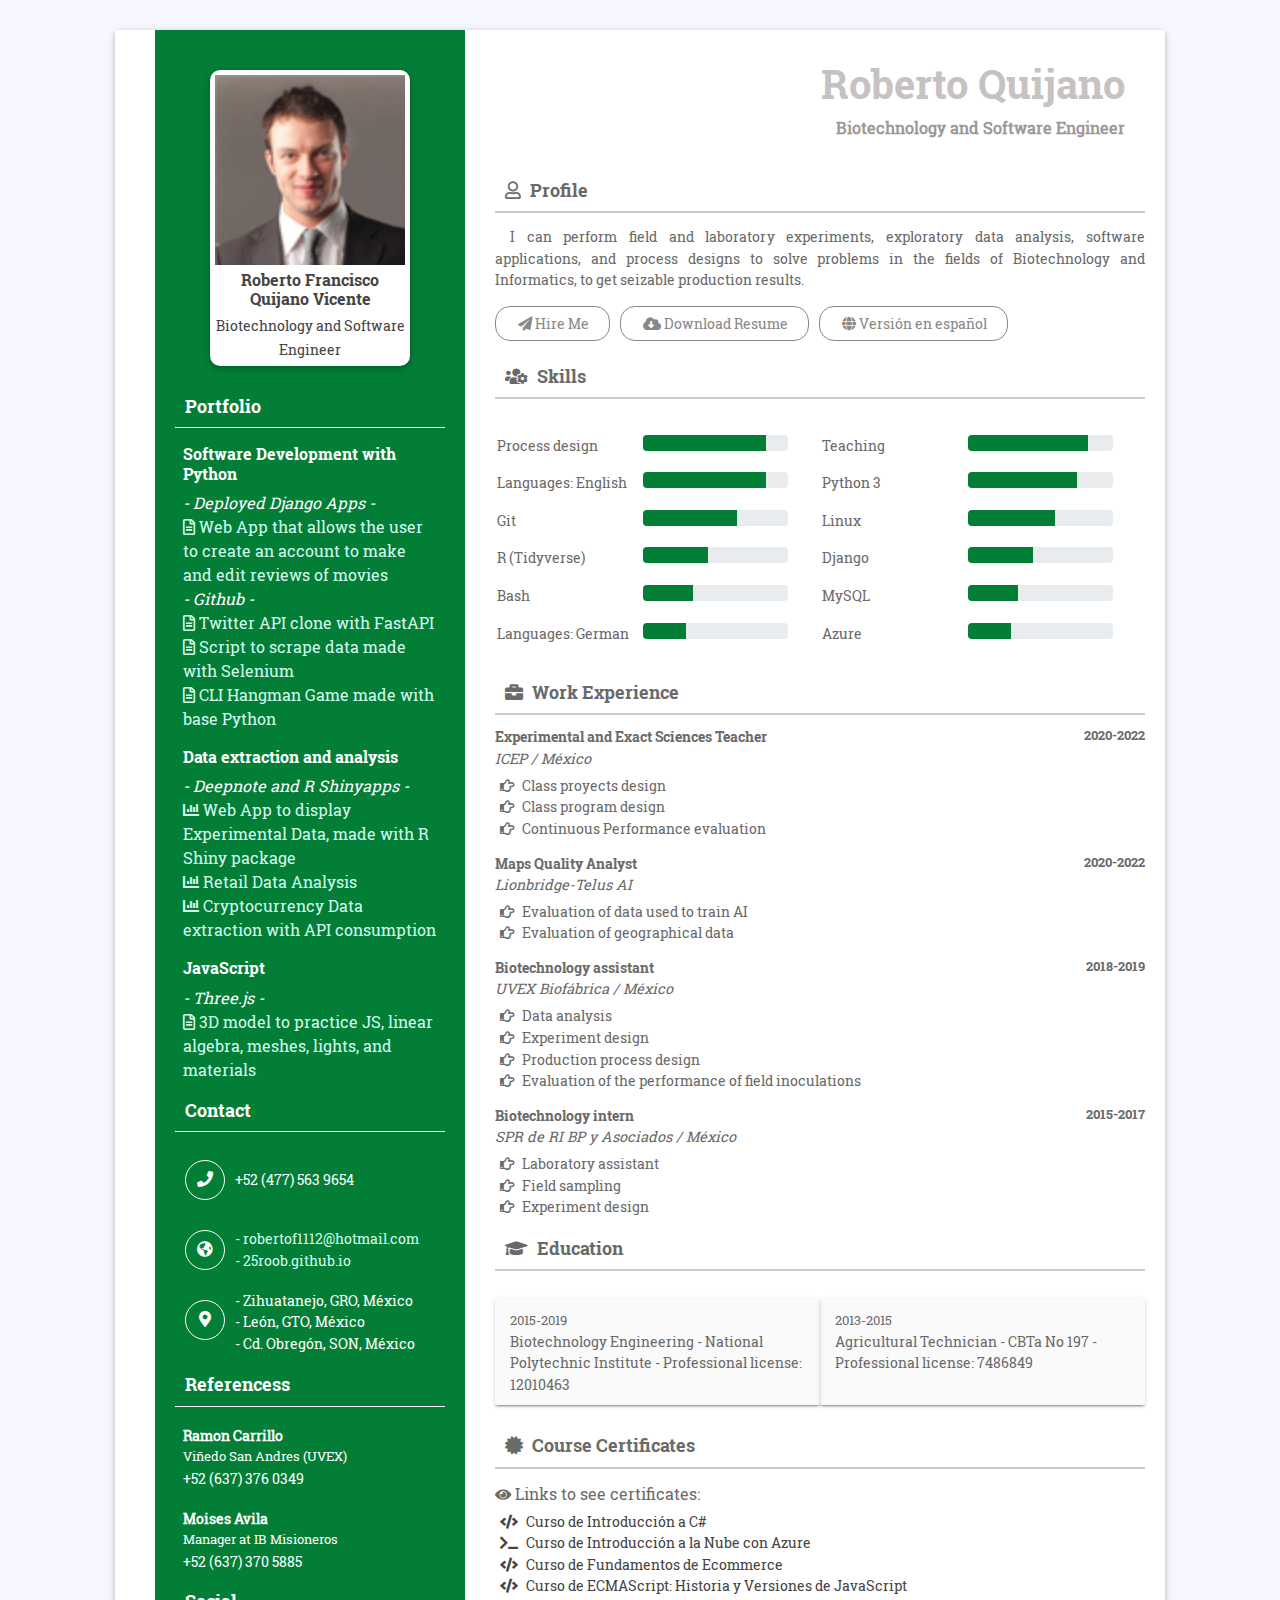
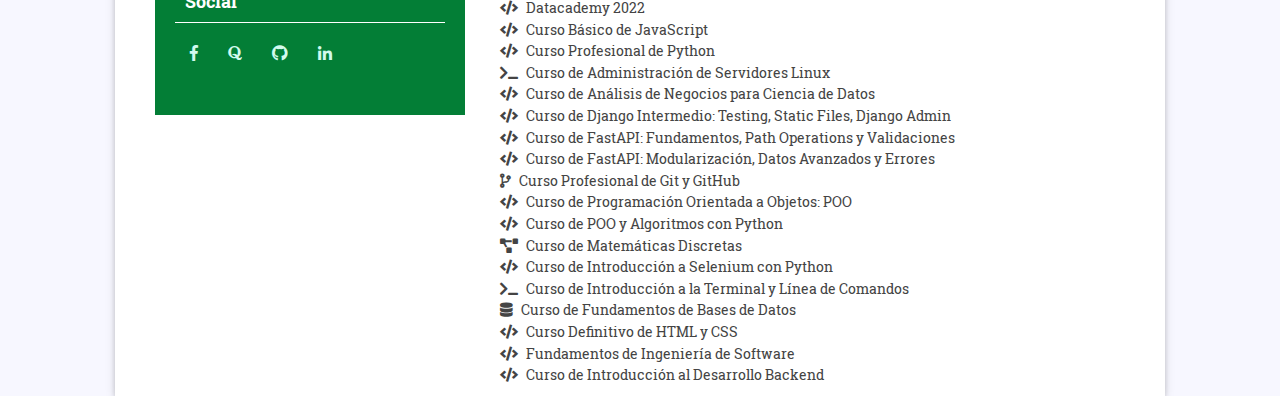
==== commit 5c8c72d9: "New references and new certificate" ====
--- a/index.html
+++ b/index.html
@@ -46,7 +46,7 @@
                             </ul>
                         </div>
                         <div class="refer-cov">
-                            <h6>Data extraction and analysis proyects<span></span></h6>
+                            <h6>Data extraction and analysis<span></span></h6>
                             <i>- Deepnote and R Shinyapps -</i>
                             <ul>
                                 
@@ -57,8 +57,16 @@
                                 <li><a href="https://deepnote.com/workspace/rober25-72490bea-ae9c-48d5-aaf8-146275a70b8b/project/crypto-proyect-53808f46-9bc3-45ad-bc7e-abd4565fbd9a/%2Fnotebook.ipynb"><i class="fas fa-chart-bar"></i> Cryptocurrency Data extraction with API consumption</a></li>
 
                                 <!-- <li><a href="https://deepnote.com/workspace/rober25-72490bea-ae9c-48d5-aaf8-146275a70b8b/project/Baby-temp-vs-time-2daf1788-4b8f-47b8-a4b3-84d2c1b21d19/%2Fbaby_temp.ipynb"><i class="fas fa-chart-bar"></i> baby temperature Time-series </a></li> -->
-                           
-                                
+                                
+                            </ul>
+                        </div>
+                        <div class="refer-cov">
+                            <h6>JavaScript<span></span></h6>
+                            <i>- Three.js -</i>
+                            <ul>
+                                
+                                <li><a href="./threeJS_P/index.html"><i class="far fa-file-alt"></i> 3D model to practice JS, linear algebra, meshes, lights, and materials</a></li>
+
                             </ul>
                         </div>
                         
@@ -74,7 +82,7 @@
                             </div>
                         </div>
 
-                        <div class="contact-box pb0">
+                        <!-- <div class="contact-box pb0">
                             <div class="icon">
                                 <i class="fab fa-whatsapp"></i>
                             </div>
@@ -82,7 +90,7 @@
                                 +52 (477) 563 9654 <br>
                                 
                             </div>
-                        </div>
+                        </div> -->
 
                         <div class="contact-box pb0">
                             <div class="icon">
@@ -109,14 +117,14 @@
                         <h4 class="ltitle">Referencess</h4>
 
                         <div class="refer-cov">
-                            <b>Amparo Baltazar</b>
-                            <p>Administrative at ICEP</p>
-                            <span>(477) 673 5526</span>
+                            <b>Ramon Carrillo</b>
+                            <p>Viñedo San Andres (UVEX)</p>
+                            <span>+52 (637) 376 0349</span>
                         </div>
                         <div class="refer-cov">
-                            <b>Julio Ramos</b>
-                            <p>Area Manager at Stoller</p>
-                            <span>(644) 236 3454</span>
+                            <b>Moises Avila</b>
+                            <p>Manager at IB Misioneros</p>
+                            <span>+52 (637) 370 5885</span>
                         </div>
                         <h4 class="ltitle">Social</h4>
                         <ul class="row social-link no-margin">
@@ -198,6 +206,18 @@
                             <div class="col-md-6">
                                 <div class=" prog-row row">
                                     <div class="col-sm-6">
+                                        Languages: English
+                                    </div>
+                                    <div class="col-sm-6">
+                                        <div class="progress">
+                                            <div class="progress-bar" role="progressbar" style="width: 85%" aria-valuenow="25" aria-valuemin="0" aria-valuemax="100"></div>
+                                        </div>
+                                    </div>
+                                </div>
+                            </div>
+                            <div class="col-md-6">
+                                <div class=" prog-row row">
+                                    <div class="col-sm-6">
                                         Python 3
                                     </div>
                                     <div class="col-sm-6">
@@ -280,7 +300,18 @@
                                     </div>
                                 </div>
                             </div>
-                            
+                            <div class="col-md-6">
+                                <div class="row prog-row">
+                                    <div class="col-sm-6">
+                                        Languages: German
+                                    </div>
+                                    <div class="col-sm-6">
+                                        <div class="progress">
+                                            <div class="progress-bar" role="progressbar" style="width: 30%" aria-valuenow="25" aria-valuemin="0" aria-valuemax="100"></div>
+                                        </div>
+                                    </div>
+                                </div>
+                            </div>
 							
 							<div class="col-md-6">
                                 <div class="row prog-row">
@@ -298,7 +329,7 @@
 
                         </div>
 
-                        <h2 class="rit-titl"><i class="fas fa-briefcase"></i> Work Experiance</h2>
+                        <h2 class="rit-titl"><i class="fas fa-briefcase"></i> Work Experience</h2>
 
                         <div class="work-exp">
                             <h6>Experimental and Exact Sciences Teacher <span>2020-2022</span></h6>
@@ -333,57 +364,36 @@
                                 
                             </ul>
                         </div>
+                        <div class="work-exp">
+                            <h6>Biotechnology intern
+                                <span>2015-2017</span></h6>
+                            <i>SPR de RI BP y Asociados / México</i>
+                            <ul>
+                                <li><i class="far fa-hand-point-right"></i> Laboratory assistant
+                                </li>
+                                <li><i class="far fa-hand-point-right"></i> Field sampling </li>
+								<li><i class="far fa-hand-point-right"></i> Experiment design 
+                                </li>                                
+                            </ul>
+                        </div>
 
                         <h2 class="rit-titl"><i class="fas fa-graduation-cap"></i> Education</h2>
                         <div class="education">
                             <ul class="row no-margin">
                                 <li class="col-md-6"><span>2015-2019</span> <br>
-                                    Biotechnology Engineering - National Polytechnic Institute</li>
+                                    Biotechnology Engineering - National Polytechnic Institute - Professional license: 12010463</li>
                                 <li class="col-md-6"><span>2013-2015</span> <br>
-                                    Agricultural Technician - CBTa No 197</li>
-                                <!-- <li class="col-md-6"><span>2013-2015</span> <br>
-                                    Master Degree - Cambridg University</li>
-                                <li class="col-md-6"><span>2013-2015</span> <br>
-                                    Master Degree - Cambridg University</li> -->
-                            </ul>
-                        </div>
-
-                        
-
-						<!-- <h2 class="rit-titl"><i class="fas fa-folder-open"></i> Portfolio</h2>
-                        <div class="work-exp">
-                            <h6>Data extraction and analysis proyects<span></span></h6>
-                            <i>Deepnote and Shinyapps</i>
-                            <ul>
-                                
-                                <li><a href="https://25roob.shinyapps.io/rep_aep2505/"><i class="far fa-file-alt"></i> Experimental Data Presentation App with R Shiny package</a></li>
-
-                                <li><a href="https://deepnote.com/workspace/rober25-72490bea-ae9c-48d5-aaf8-146275a70b8b/project/Baby-temp-vs-time-2daf1788-4b8f-47b8-a4b3-84d2c1b21d19/%2Fbaby_temp.ipynb"><i class="fas fa-chart-bar"></i> baby temperature Time-series </a></li>
-
-
-                                <li><a href="https://deepnote.com/workspace/rober25-72490bea-ae9c-48d5-aaf8-146275a70b8b/project/crypto-proyect-53808f46-9bc3-45ad-bc7e-abd4565fbd9a/%2Fnotebook.ipynb"><i class="fas fa-chart-bar"></i> Cryptocurrency Data extraction </a></li>
-                                <li><a href="https://deepnote.com/workspace/rober25-72490bea-ae9c-48d5-aaf8-146275a70b8b/project/Retail-Analysis-4694565d-ee2c-4b67-b961-a7842efc3336/%2Flargest_us_retailers.ipynb"><i class="fas fa-chart-bar"></i> Retail Data Analysis</a></li>
-                                
-                                
-                            </ul>
-                        </div>
-                        <div class="work-exp">
-                            <h6>Software Development with Python and R <span></span></h6>
-                            <i>Github</i>
-                            <ul>
-                                <li><a href="https://github.com/25roob/twitter_fastapi_proyect"><i class="far fa-file-alt"></i> Twitter clone with FastAPI </a></li>
-                                
-                                <li><a href="https://github.com/25roob/cygram"><i class="far fa-file-alt"></i> A clone of Instagram made with Django </a></li>
-                                <li><a href="https://github.com/25roob/selenium_mercado"><i class="far fa-file-alt"></i> An application to scrape data made with Selenium </a></li>
-                                <li><a href="https://github.com/25roob/hangmanGame"><i class="far fa-file-alt"></i> A CLI Hangman Game made with base Python </a></li>
-                                
-                            </ul>
-                        </div> -->
+                                    Agricultural Technician - CBTa No 197 - Professional license: 7486849</li>
+                                
+                            </ul>
+                        </div>
+
 
                         <h2 class="rit-titl"><i class="fas fa-certificate"></i> Course Certificates</h2>
                         <div class="work-exp">
                             <i class="fa fa-eye"></i><h6"> Links to see certificates:</h6>
                             <ul>
+                                <a href="./certificates/diploma-introduccion-csharp.pdf"><li><i class="fas fa-code"></i> Curso de Introducción a C#</li></a>
                                 <a href="./certificates/diploma-introduccion-azure.pdf"><li><i class="fas fa-terminal"></i> Curso de Introducción a la Nube con Azure</li></a>
                                 <a href="./certificates/diploma-fundamentos-ecommerce.pdf"><li><i class="fas fa-code"></i> Curso de Fundamentos de Ecommerce
                                 </li></a>
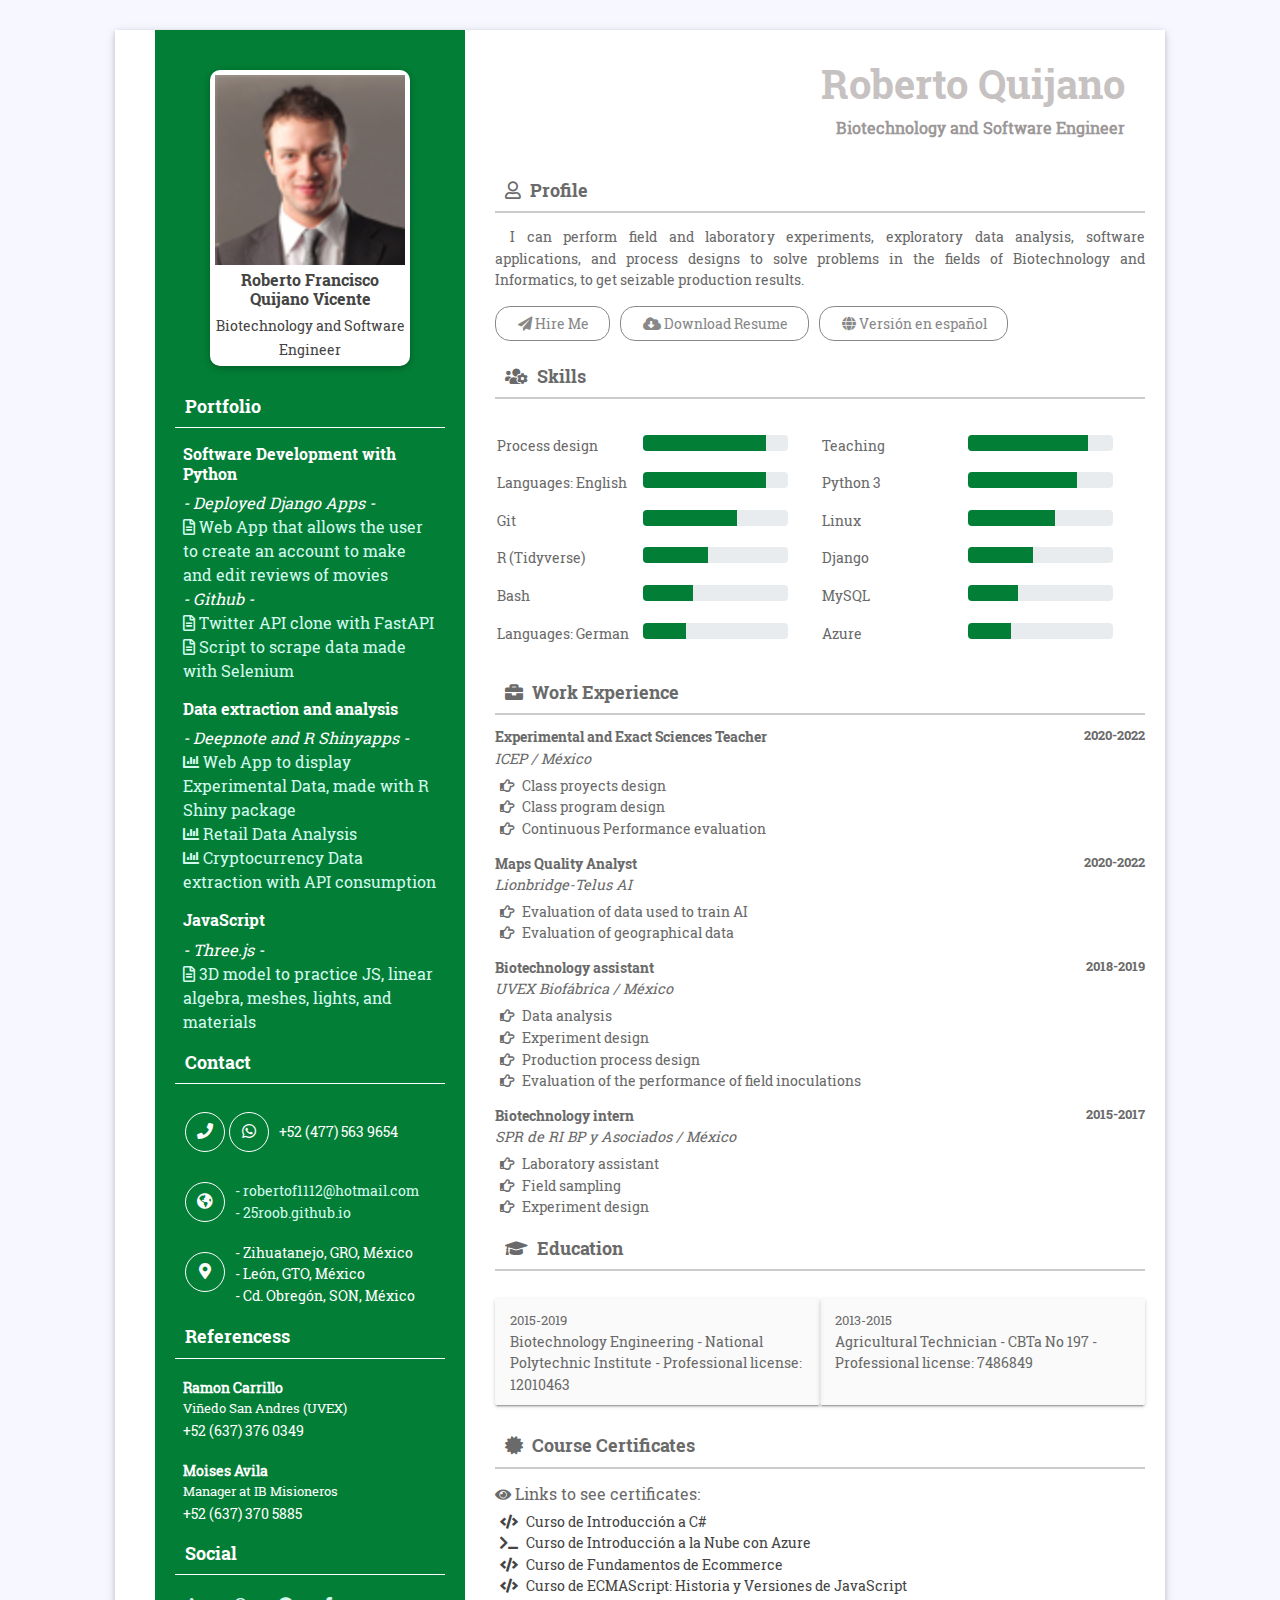
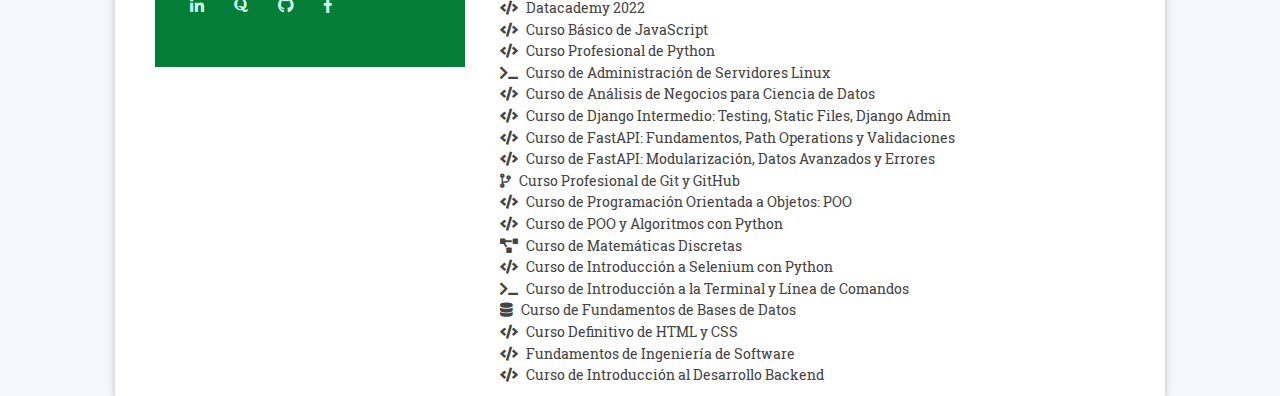
==== commit 96b7592b: "minor updates" ====
--- a/index.html
+++ b/index.html
@@ -4,7 +4,7 @@
 <head>
     <meta charset="utf-8">
     <meta name="viewport" content="width=device-width, initial-scale=1, shrink-to-fit=no">
-    <meta name="keywords" content="resume, django, web development, biotechnology, ixtapa, zihuatanejo, remote, programming">
+    <meta name="keywords" content="resume, django, software development, biotechnology, ixtapa, zihuatanejo, remote, programming">
     <meta name="description" content="Resume for a Software developer with a degree in Biotechnology Engineering seeking for a remote job or in the area of Ixtapa-Zihuatanejo.">
         
     <title> Roberto Quijano | Biotechnology | Software Dev </title>
@@ -41,7 +41,7 @@
                                 
                                 <!-- <li><a href="https://github.com/25roob/cygram"><i class="far fa-file-alt"></i> Clone of Instagram made with Django </a></li> -->
                                 <li><a href="https://github.com/25roob/selenium_mercado"><i class="far fa-file-alt"></i> Script to scrape data made with Selenium </a></li>
-                                <li><a href="https://github.com/25roob/hangmanGame"><i class="far fa-file-alt"></i> CLI Hangman Game made with base Python </a></li>
+                                <!-- <li><a href="https://github.com/25roob/hangmanGame"><i class="far fa-file-alt"></i> CLI Hangman Game made with base Python </a></li> -->
                                 
                             </ul>
                         </div>
@@ -75,6 +75,7 @@
                         <div class="contact-box pb0">
                             <div class="icon">
                                 <i class="fas fa-phone"></i>
+                                <i class="fab fa-whatsapp"></i>
                             </div>
                             <div class="detail">
                                 +52 (477) 563 9654 <br>
@@ -128,12 +129,11 @@
                         </div>
                         <h4 class="ltitle">Social</h4>
                         <ul class="row social-link no-margin">
+                            <li><a href="https://www.linkedin.com/in/roberto-francisco-quijano-vicente-32b351b7/"><i class="fab fa-linkedin-in"></i></a></li>
+                            <li><a href="https://es.quora.com/profile/Roberto-Quijano-Vicente"><i class="fab fa-quora"></i></a></li>
+                            <li><a href="https://github.com/25roob"><i class="fab fa-github"></i></a></li>
+                            
                             <li><a href="https://m.facebook.com/rquijanovicente"><i class="fab fa-facebook-f"></i></a></li>
-                            <li><a href="https://es.quora.com/profile/Roberto-Quijano-Vicente"><i class="fab fa-quora"></i></a></li>
-                            <!-- <li><i class="fab fa-google-plus-g"></i></li> -->
-                            <!-- <li><i class="fab fa-linkedin-in"></i></li> -->
-                            <li><a href="https://github.com/25roob"><i class="fab fa-github"></i></a></li>
-                            <li><a href="https://www.linkedin.com/in/roberto-francisco-quijano-vicente-32b351b7/"><i class="fab fa-linkedin-in"></i></a></li>
                         </ul>
                         
                         <!-- <h4 class="ltitle">Hobbies</h4>
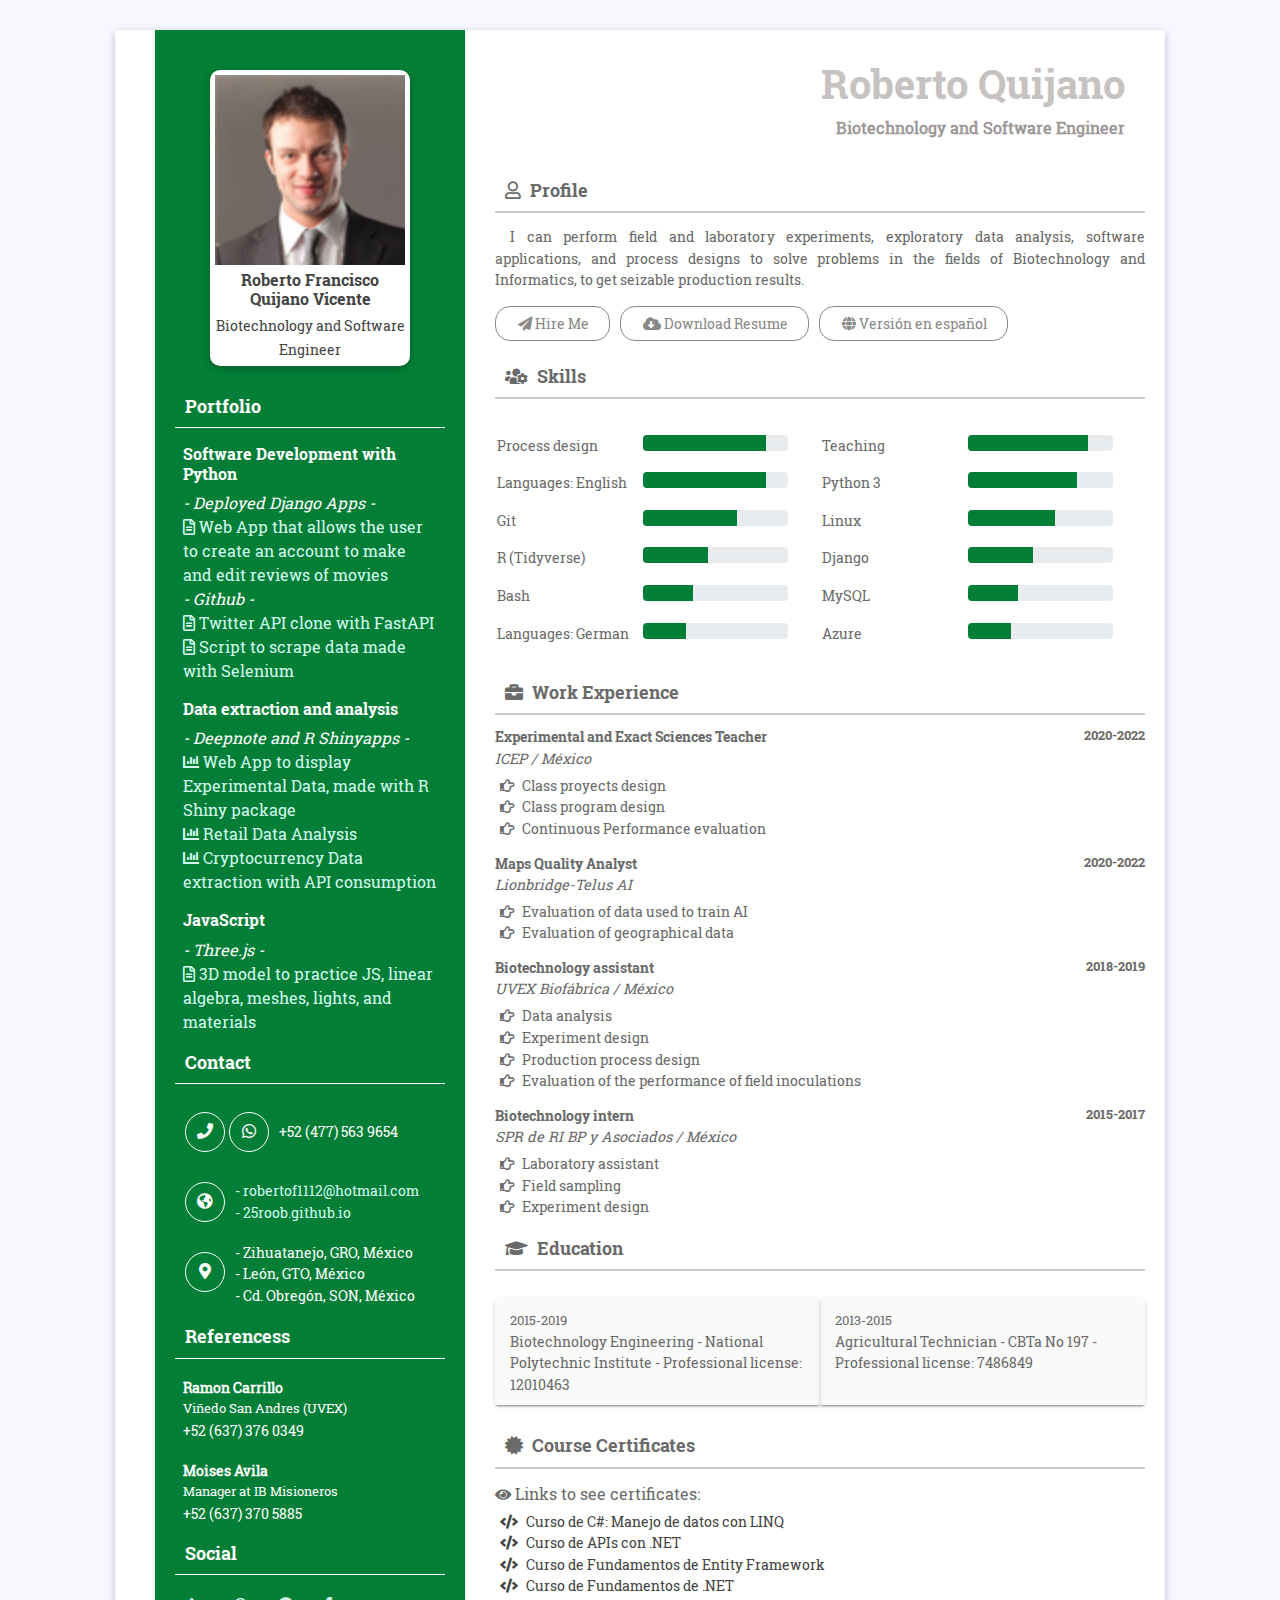
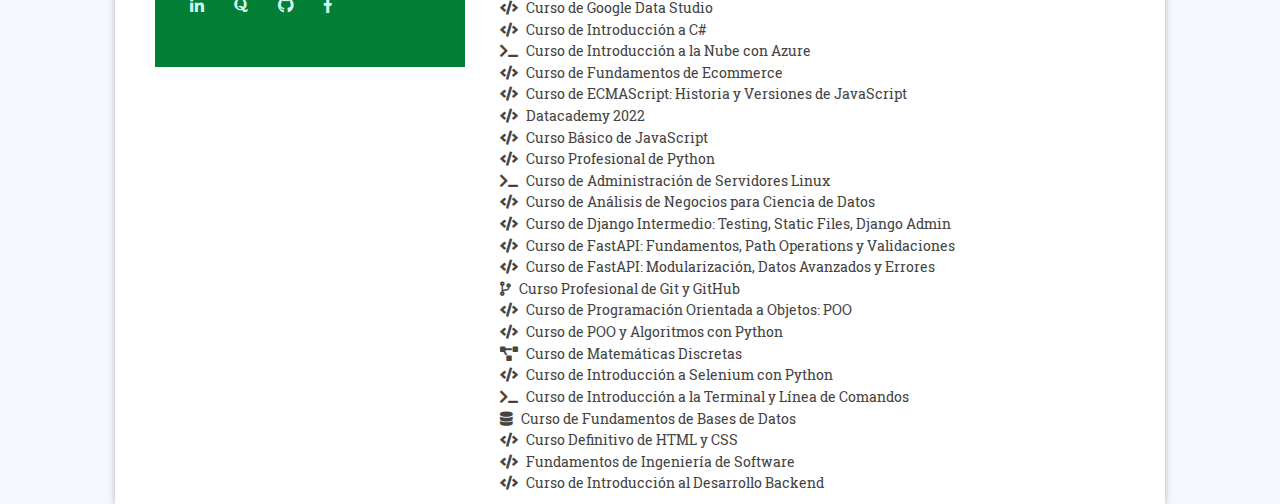
==== commit 4cc02e0d: "New certificates" ====
--- a/index.html
+++ b/index.html
@@ -393,6 +393,11 @@
                         <div class="work-exp">
                             <i class="fa fa-eye"></i><h6"> Links to see certificates:</h6>
                             <ul>
+                                <a href="./certificates/diploma-linq.pdf"><li><i class="fas fa-code"></i> Curso de C#: Manejo de datos con LINQ</li></a>
+                                <a href="./certificates/diploma-apis-net.pdf"><li><i class="fas fa-code"></i> Curso de APIs con .NET</li></a>
+                                <a href="./certificates/diploma-entity-framework.pdf"><li><i class="fas fa-code"></i> Curso de Fundamentos de Entity Framework</li></a>
+                                <a href="./certificates/diploma-fundamentos-net.pdf"><li><i class="fas fa-code"></i> Curso de Fundamentos de .NET</li></a>
+                                <a href="./certificates/diploma-data-studio.pdf"><li><i class="fas fa-code"></i> Curso de Google Data Studio</li></a>
                                 <a href="./certificates/diploma-introduccion-csharp.pdf"><li><i class="fas fa-code"></i> Curso de Introducción a C#</li></a>
                                 <a href="./certificates/diploma-introduccion-azure.pdf"><li><i class="fas fa-terminal"></i> Curso de Introducción a la Nube con Azure</li></a>
                                 <a href="./certificates/diploma-fundamentos-ecommerce.pdf"><li><i class="fas fa-code"></i> Curso de Fundamentos de Ecommerce
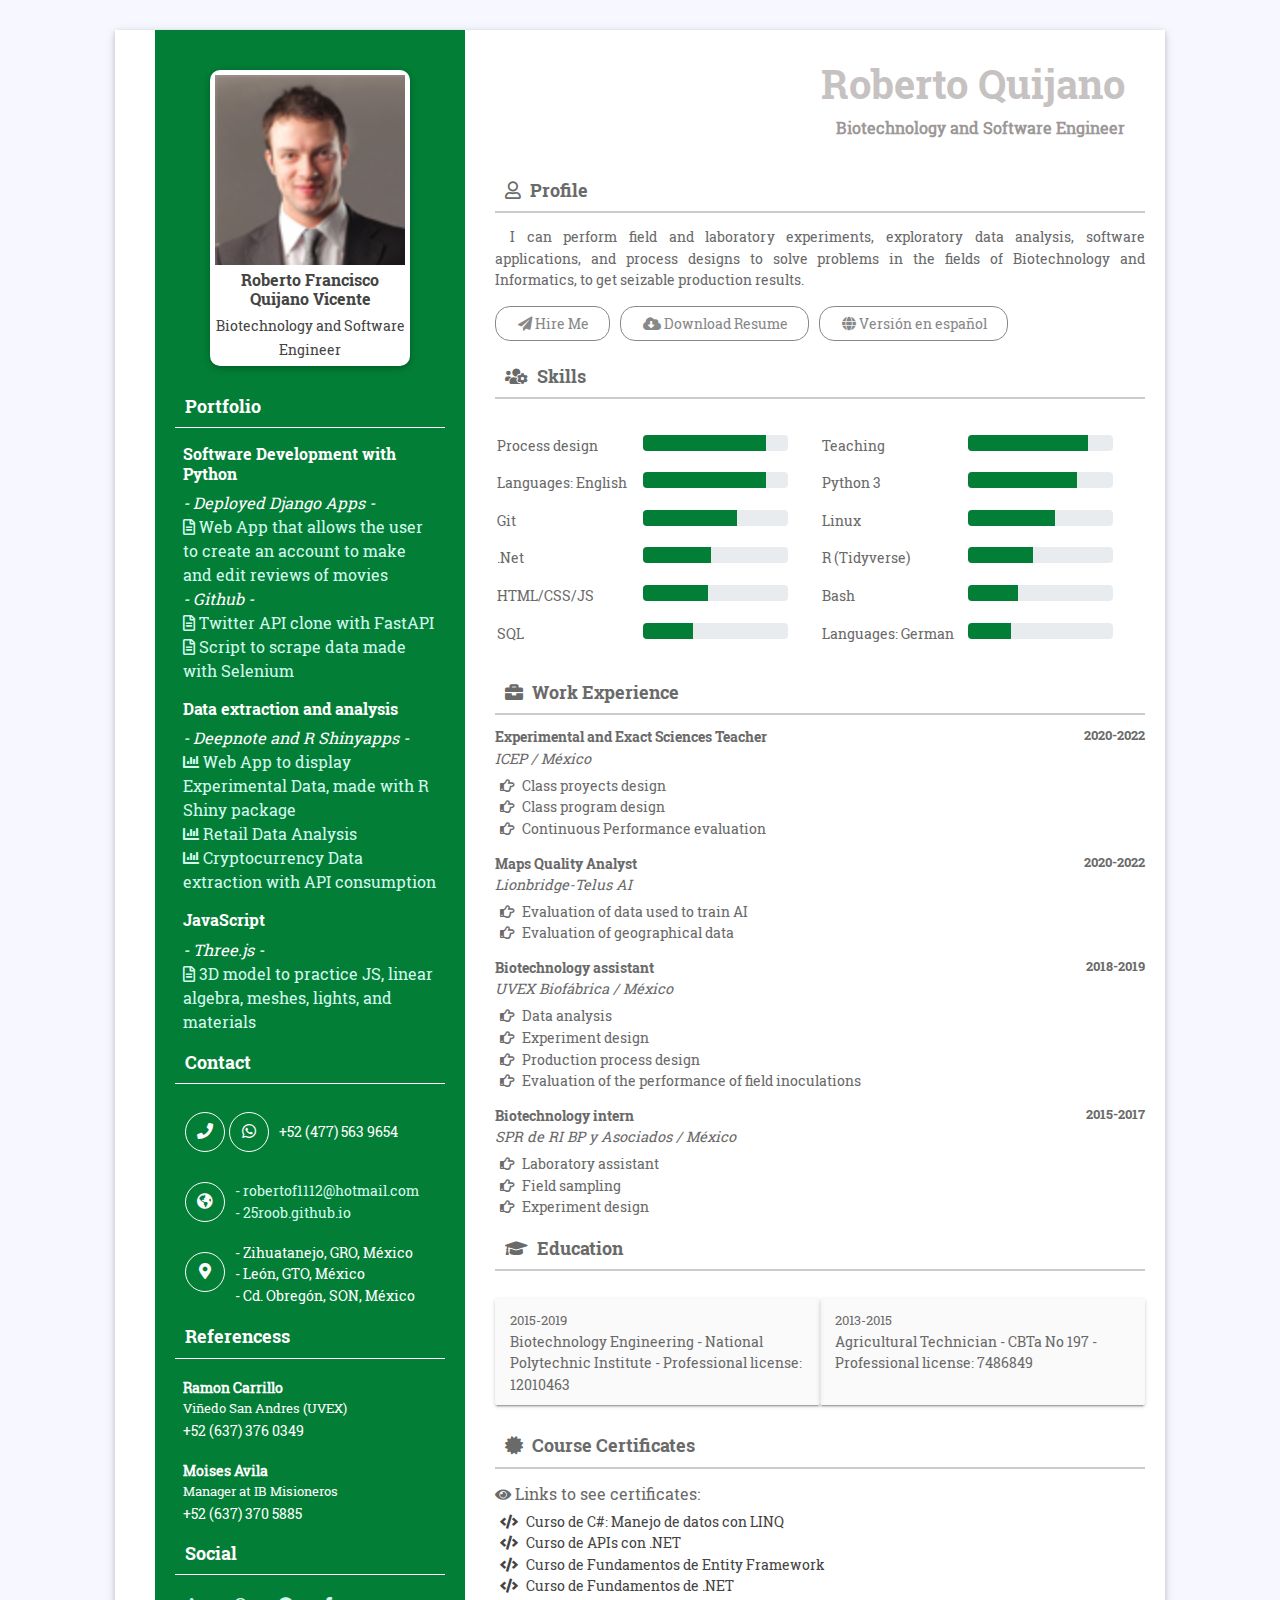
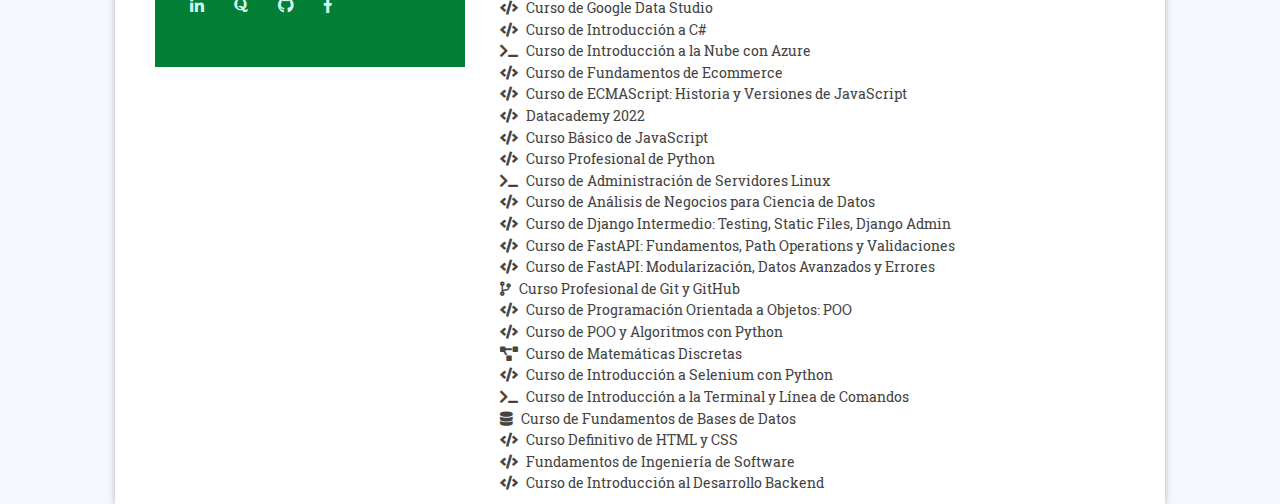
==== commit 53bf5170: "minor updates" ====
--- a/index.html
+++ b/index.html
@@ -251,6 +251,18 @@
                                     </div>
                                 </div>
                             </div>
+                            <div class="col-md-6">
+                                <div class="row prog-row">
+                                    <div class="col-sm-6">
+                                        .Net
+                                    </div>
+                                    <div class="col-sm-6">
+                                        <div class="progress">
+                                            <div class="progress-bar" role="progressbar" style="width: 47%" aria-valuenow="25" aria-valuemin="0" aria-valuemax="100"></div>
+                                        </div>
+                                    </div>
+                                </div>
+                            </div>
 							<div class="col-md-6">
                                 <div class=" prog-row row">
                                     <div class="col-sm-6">
@@ -266,7 +278,7 @@
                             <div class="col-md-6">
                                 <div class="row prog-row">
                                     <div class="col-sm-6">
-                                        Django
+                                        HTML/CSS/JS
                                     </div>
                                     <div class="col-sm-6">
                                         <div class="progress">
@@ -275,6 +287,7 @@
                                     </div>
                                 </div>
                             </div>
+                            
                             <div class="col-md-6">
                                 <div class="row prog-row">
                                     <div class="col-sm-6">
@@ -291,7 +304,7 @@
                             <div class="col-md-6">
                                 <div class="row prog-row">
                                     <div class="col-sm-6">
-                                        MySQL
+                                        SQL
                                     </div>
                                     <div class="col-sm-6">
                                         <div class="progress">
@@ -313,18 +326,7 @@
                                 </div>
                             </div>
 							
-							<div class="col-md-6">
-                                <div class="row prog-row">
-                                    <div class="col-sm-6">
-                                        Azure
-                                    </div>
-                                    <div class="col-sm-6">
-                                        <div class="progress">
-                                            <div class="progress-bar" role="progressbar" style="width: 30%" aria-valuenow="25" aria-valuemin="0" aria-valuemax="100"></div>
-                                        </div>
-                                    </div>
-                                </div>
-                            </div>
+							
 							
 
                         </div>
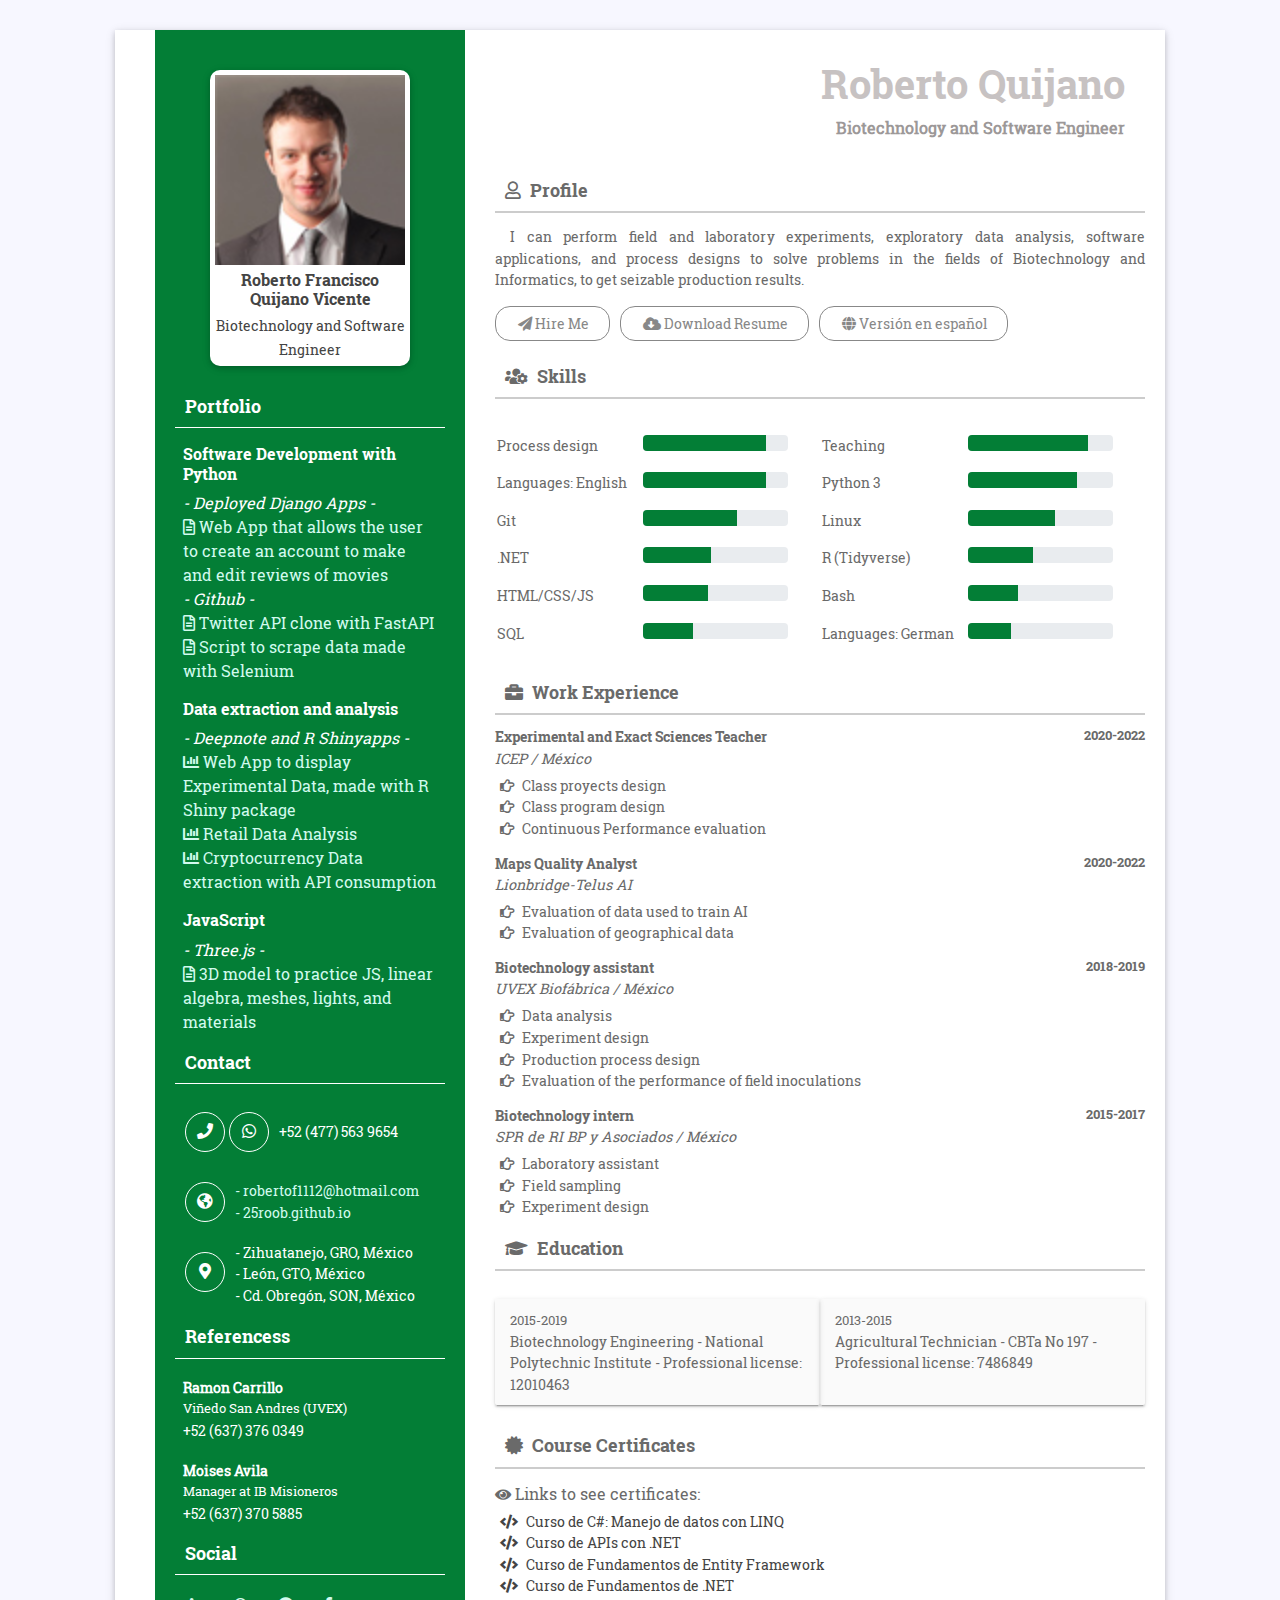
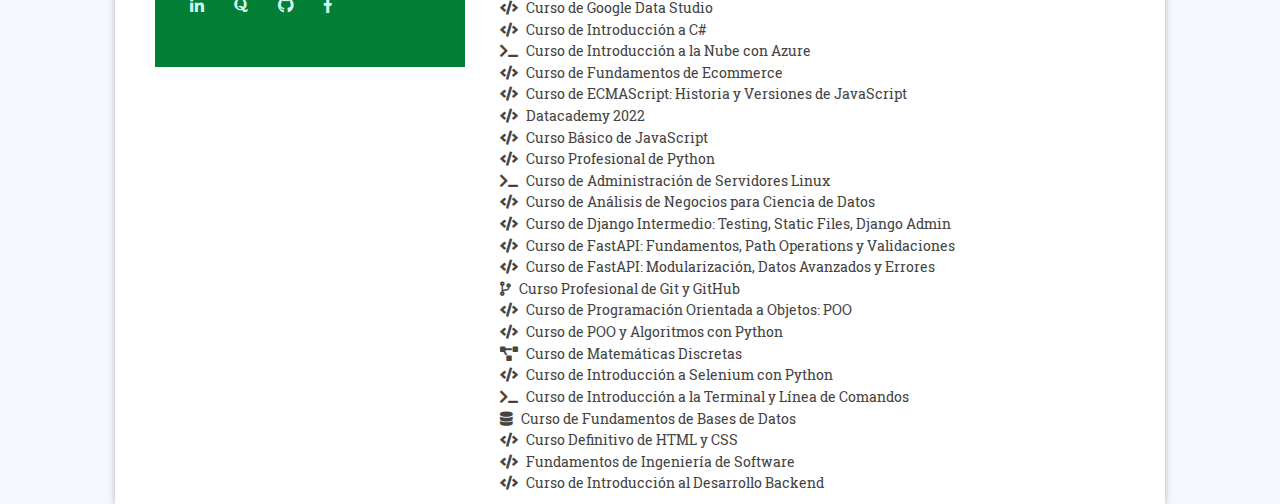
==== commit 4bd29d8d: "minor_changes" ====
--- a/index.html
+++ b/index.html
@@ -254,7 +254,7 @@
                             <div class="col-md-6">
                                 <div class="row prog-row">
                                     <div class="col-sm-6">
-                                        .Net
+                                        .NET
                                     </div>
                                     <div class="col-sm-6">
                                         <div class="progress">
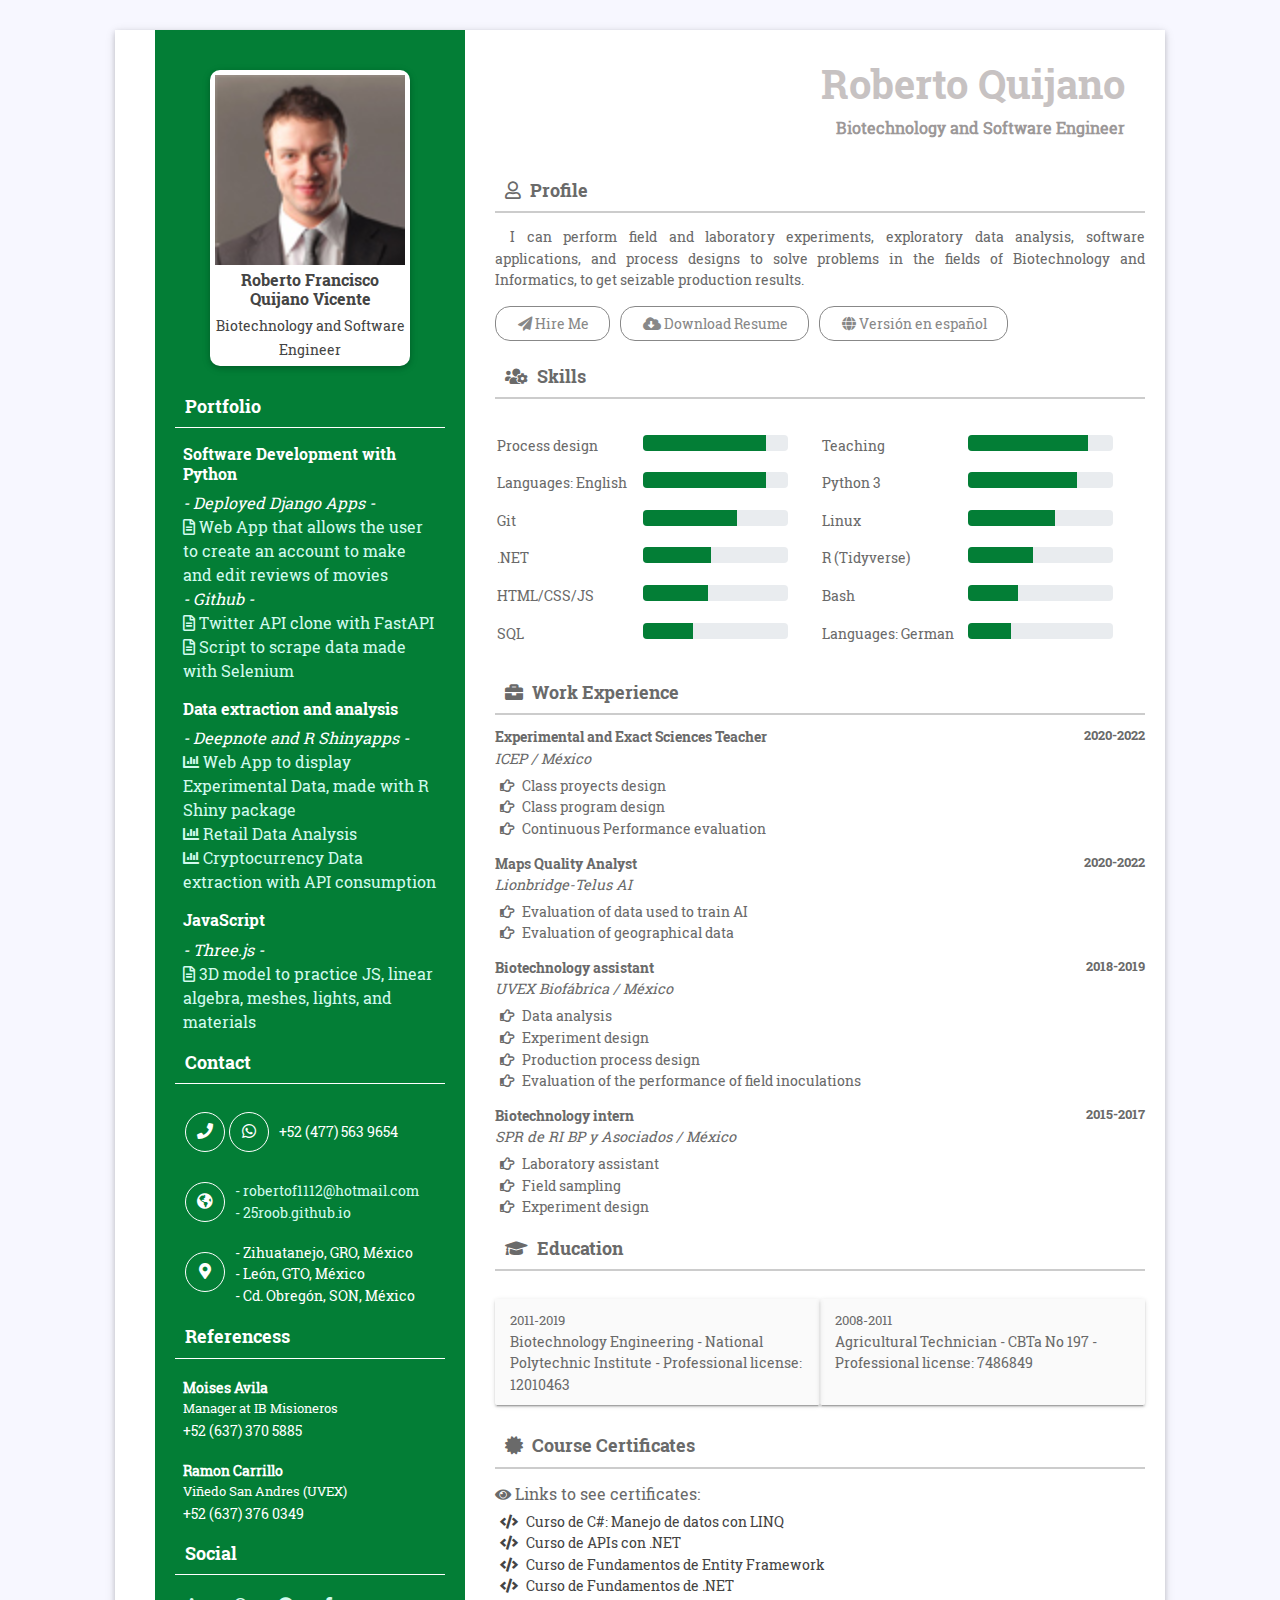
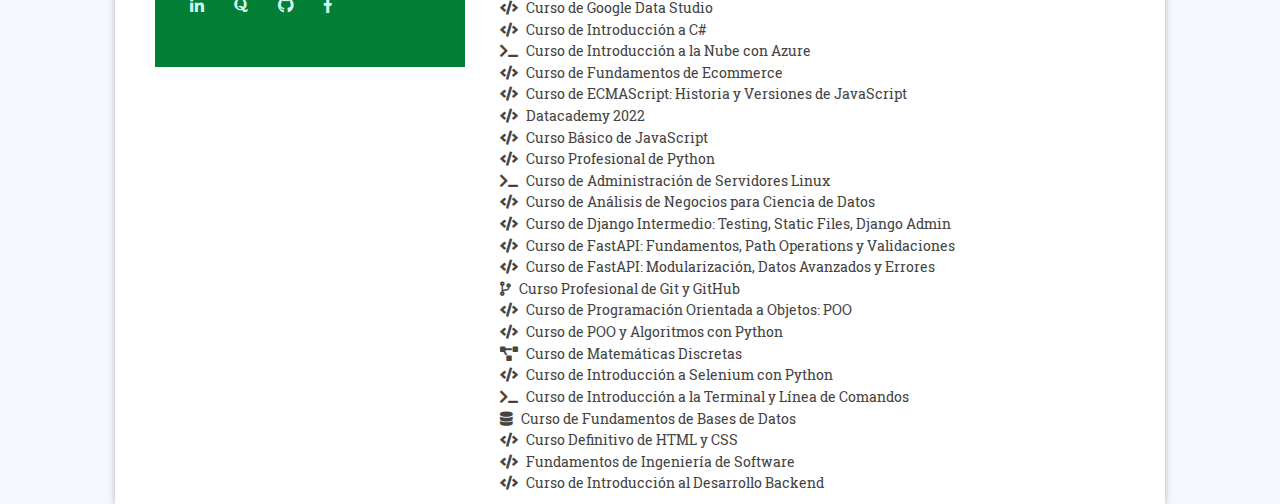
==== commit 23bcae74: "continuity and grammar" ====
--- a/index.html
+++ b/index.html
@@ -116,17 +116,17 @@
                             </div>
                         </div>
                         <h4 class="ltitle">Referencess</h4>
-
+                        <div class="refer-cov">
+                            <b>Moises Avila</b>
+                            <p>Manager at IB Misioneros</p>
+                            <span>+52 (637) 370 5885</span>
+                        </div>
                         <div class="refer-cov">
                             <b>Ramon Carrillo</b>
                             <p>Viñedo San Andres (UVEX)</p>
                             <span>+52 (637) 376 0349</span>
                         </div>
-                        <div class="refer-cov">
-                            <b>Moises Avila</b>
-                            <p>Manager at IB Misioneros</p>
-                            <span>+52 (637) 370 5885</span>
-                        </div>
+                        
                         <h4 class="ltitle">Social</h4>
                         <ul class="row social-link no-margin">
                             <li><a href="https://www.linkedin.com/in/roberto-francisco-quijano-vicente-32b351b7/"><i class="fab fa-linkedin-in"></i></a></li>
@@ -382,9 +382,9 @@
                         <h2 class="rit-titl"><i class="fas fa-graduation-cap"></i> Education</h2>
                         <div class="education">
                             <ul class="row no-margin">
-                                <li class="col-md-6"><span>2015-2019</span> <br>
+                                <li class="col-md-6"><span>2011-2019</span> <br>
                                     Biotechnology Engineering - National Polytechnic Institute - Professional license: 12010463</li>
-                                <li class="col-md-6"><span>2013-2015</span> <br>
+                                <li class="col-md-6"><span>2008-2011</span> <br>
                                     Agricultural Technician - CBTa No 197 - Professional license: 7486849</li>
                                 
                             </ul>
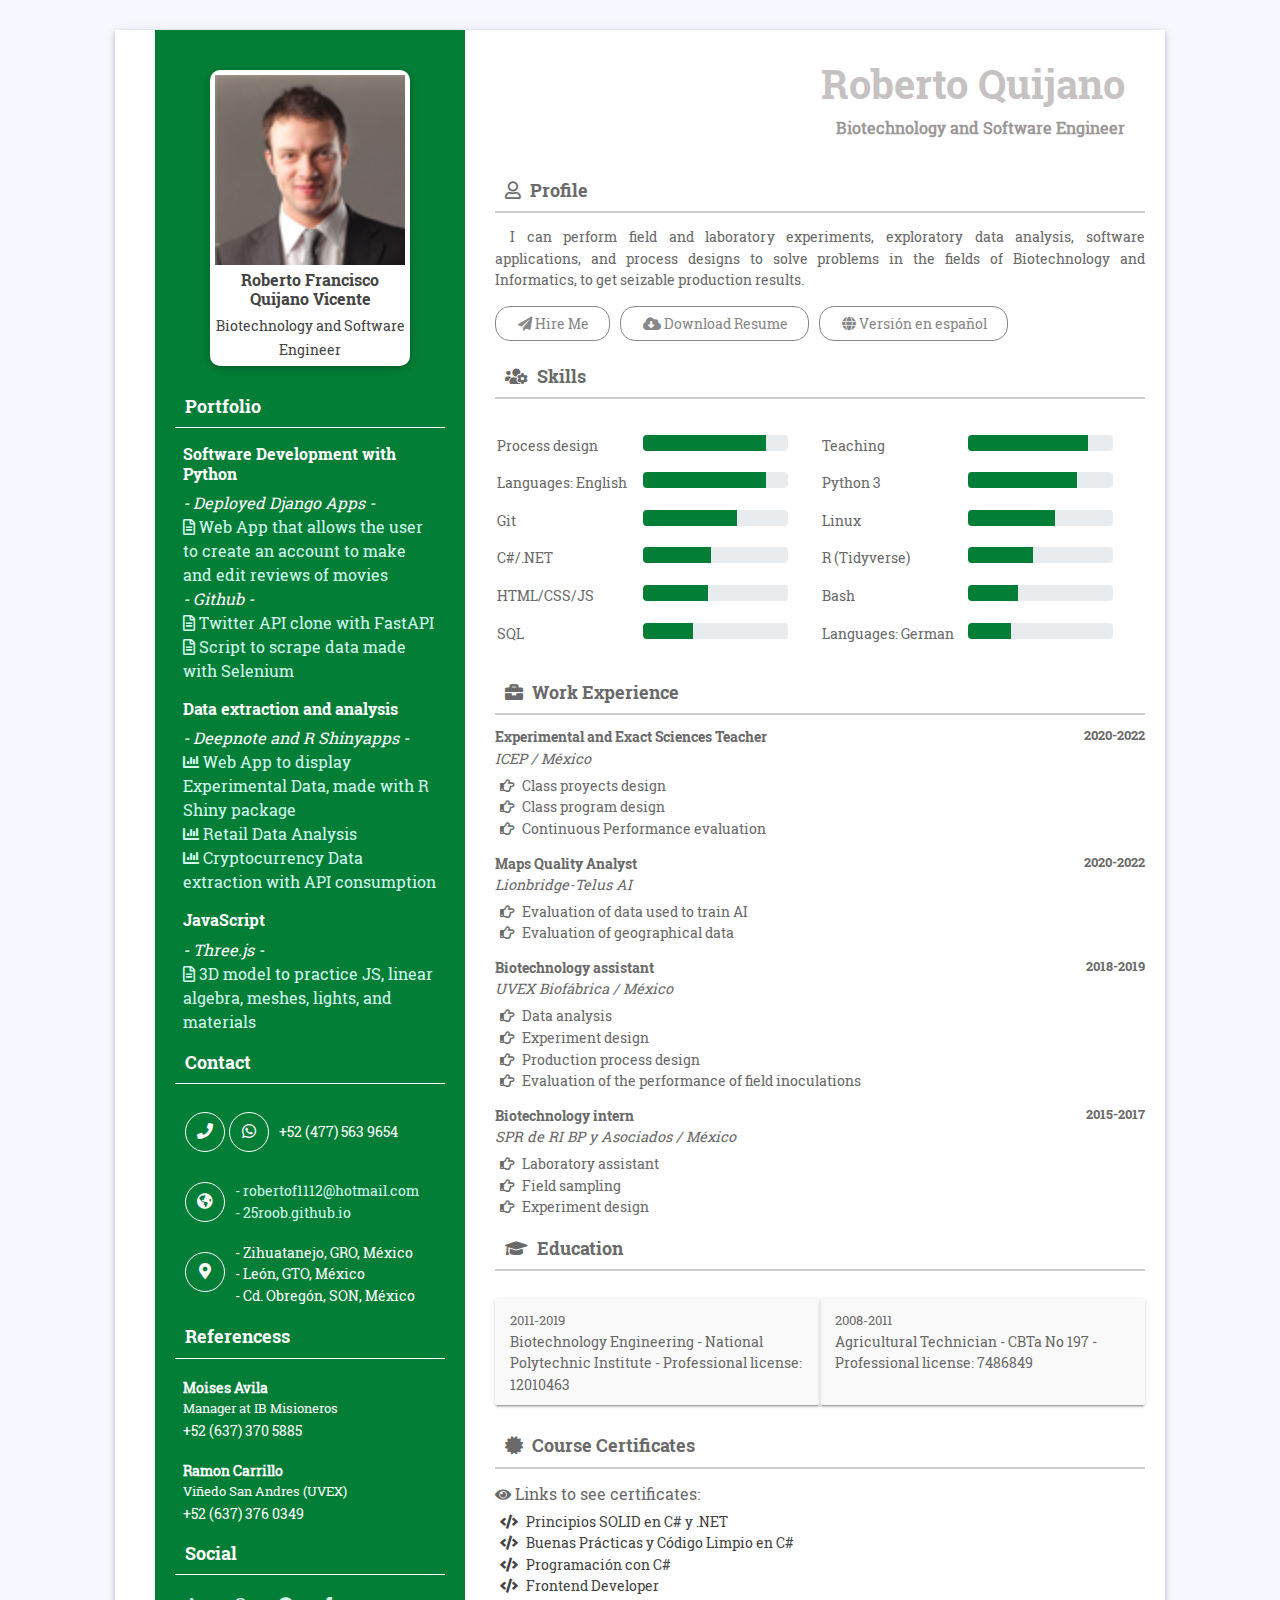
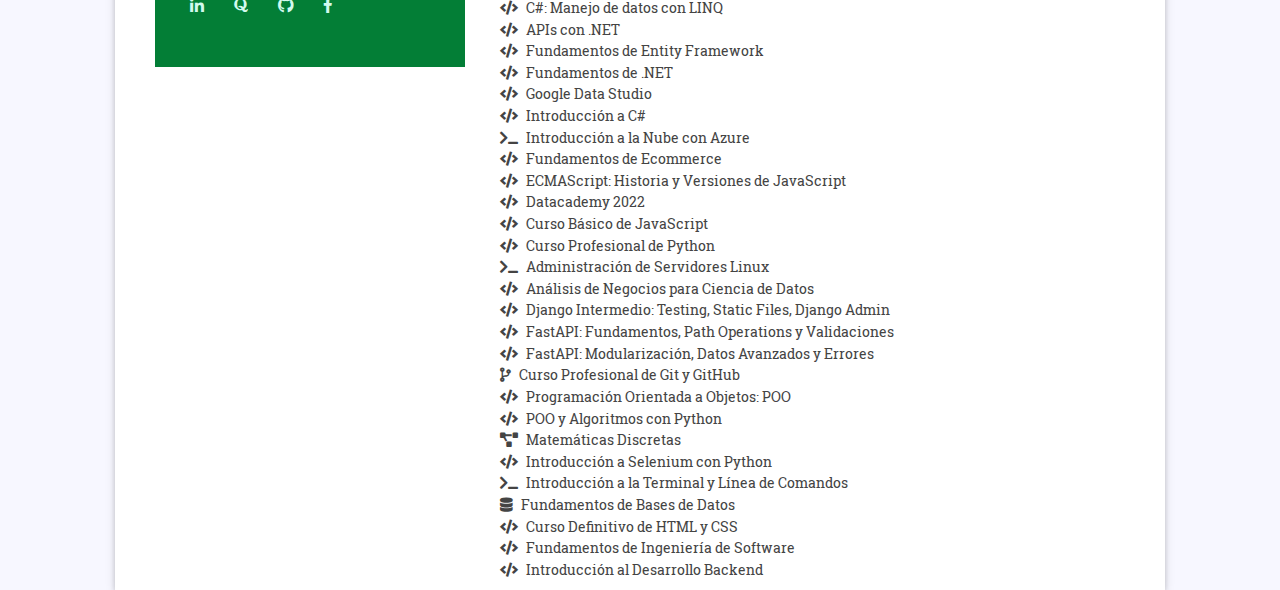
==== commit 3e351b96: "Courses_Update" ====
--- a/index.html
+++ b/index.html
@@ -254,7 +254,7 @@
                             <div class="col-md-6">
                                 <div class="row prog-row">
                                     <div class="col-sm-6">
-                                        .NET
+                                        C#/.NET
                                     </div>
                                     <div class="col-sm-6">
                                         <div class="progress">
@@ -395,16 +395,20 @@
                         <div class="work-exp">
                             <i class="fa fa-eye"></i><h6"> Links to see certificates:</h6>
                             <ul>
-                                <a href="./certificates/diploma-linq.pdf"><li><i class="fas fa-code"></i> Curso de C#: Manejo de datos con LINQ</li></a>
-                                <a href="./certificates/diploma-apis-net.pdf"><li><i class="fas fa-code"></i> Curso de APIs con .NET</li></a>
-                                <a href="./certificates/diploma-entity-framework.pdf"><li><i class="fas fa-code"></i> Curso de Fundamentos de Entity Framework</li></a>
-                                <a href="./certificates/diploma-fundamentos-net.pdf"><li><i class="fas fa-code"></i> Curso de Fundamentos de .NET</li></a>
-                                <a href="./certificates/diploma-data-studio.pdf"><li><i class="fas fa-code"></i> Curso de Google Data Studio</li></a>
-                                <a href="./certificates/diploma-introduccion-csharp.pdf"><li><i class="fas fa-code"></i> Curso de Introducción a C#</li></a>
-                                <a href="./certificates/diploma-introduccion-azure.pdf"><li><i class="fas fa-terminal"></i> Curso de Introducción a la Nube con Azure</li></a>
-                                <a href="./certificates/diploma-fundamentos-ecommerce.pdf"><li><i class="fas fa-code"></i> Curso de Fundamentos de Ecommerce
-                                </li></a>
-                                <a href="./certificates/diploma-ecmascript-6.pdf"><li><i class="fas fa-code"></i> Curso de ECMAScript: Historia y Versiones de JavaScript
+                                <a href="./certificates/diploma-solid-csharp-net.pdf"><li><i class="fas fa-code"></i> Principios SOLID en C# y .NET</li></a>
+                                <a href="./certificates/diploma-clean-code-csharp.pdf"><li><i class="fas fa-code"></i> Buenas Prácticas y Código Limpio en C#</li></a>
+                                <a href="./certificates/diploma-csharp.pdf"><li><i class="fas fa-code"></i> Programación con C#</li></a>
+                                <a href="./certificates/diploma-frontend-developer.pdf"><li><i class="fas fa-code"></i> Frontend Developer</li></a>
+                                <a href="./certificates/diploma-linq.pdf"><li><i class="fas fa-code"></i> C#: Manejo de datos con LINQ</li></a>
+                                <a href="./certificates/diploma-apis-net.pdf"><li><i class="fas fa-code"></i> APIs con .NET</li></a>
+                                <a href="./certificates/diploma-entity-framework.pdf"><li><i class="fas fa-code"></i> Fundamentos de Entity Framework</li></a>
+                                <a href="./certificates/diploma-fundamentos-net.pdf"><li><i class="fas fa-code"></i> Fundamentos de .NET</li></a>
+                                <a href="./certificates/diploma-data-studio.pdf"><li><i class="fas fa-code"></i> Google Data Studio</li></a>
+                                <a href="./certificates/diploma-introduccion-csharp.pdf"><li><i class="fas fa-code"></i> Introducción a C#</li></a>
+                                <a href="./certificates/diploma-introduccion-azure.pdf"><li><i class="fas fa-terminal"></i> Introducción a la Nube con Azure</li></a>
+                                <a href="./certificates/diploma-fundamentos-ecommerce.pdf"><li><i class="fas fa-code"></i> Fundamentos de Ecommerce
+                                </li></a>
+                                <a href="./certificates/diploma-ecmascript-6.pdf"><li><i class="fas fa-code"></i> ECMAScript: Historia y Versiones de JavaScript
                                 </li></a>
                                 <a href="./certificates/diploma-datacademy-proyecto-2022.pdf"><li><i class="fas fa-code"></i> Datacademy 2022
                                 </li></a>
@@ -412,27 +416,27 @@
                                 </li></a>
                                 <a href="./certificates/diploma-python-profesional.pdf"><li><i class="fas fa-code"></i> Curso Profesional de Python
                                 </li></a>
-                                <a href="./certificates/diploma-linux.pdf"><li><i class="fas fa-terminal"></i> Curso de Administración de Servidores Linux
-                                </li></a>
-                                <a href="./certificates/diploma-negocios-data-science.pdf"><li><i class="fas fa-code"></i> Curso de Análisis de Negocios para Ciencia de Datos 
-                                </li></a>
-                                <a href="./certificates/diploma-django-intermedio.pdf"><li><i class="fas fa-code"></i> Curso de Django Intermedio: Testing, Static Files, Django Admin
-                                </li></a>
-                                <a href="./certificates/diploma-fastapi.pdf"><li><i class="fas fa-code"></i> Curso de FastAPI: Fundamentos, Path Operations y Validaciones
-                                </li></a>
-                                <a href="./certificates/diploma-fastapi-modularizacion-datos.pdf"><li><i class="fas fa-code"></i> Curso de FastAPI: Modularización, Datos Avanzados y Errores
+                                <a href="./certificates/diploma-linux.pdf"><li><i class="fas fa-terminal"></i> Administración de Servidores Linux
+                                </li></a>
+                                <a href="./certificates/diploma-negocios-data-science.pdf"><li><i class="fas fa-code"></i> Análisis de Negocios para Ciencia de Datos 
+                                </li></a>
+                                <a href="./certificates/diploma-django-intermedio.pdf"><li><i class="fas fa-code"></i> Django Intermedio: Testing, Static Files, Django Admin
+                                </li></a>
+                                <a href="./certificates/diploma-fastapi.pdf"><li><i class="fas fa-code"></i> FastAPI: Fundamentos, Path Operations y Validaciones
+                                </li></a>
+                                <a href="./certificates/diploma-fastapi-modularizacion-datos.pdf"><li><i class="fas fa-code"></i> FastAPI: Modularización, Datos Avanzados y Errores
                                 </li></a>
                                 <a href="./certificates/diploma-git-github.pdf"><li><i class="fas fa-code-branch"></i>  Curso Profesional de Git y GitHub</li></a>
-                                <a href="./certificates/diploma-oop.pdf"><li><i class="fas fa-code"></i> Curso de Programación Orientada a Objetos: POO</li></a>
-                                
-                                <a href="./certificates/diploma-poo-python.pdf"><li><i class="fas fa-code"></i> Curso de POO y Algoritmos con Python</li></a>
-                                <a href="./certificates/diploma-discretas.pdf"><li><i class="fas fa-project-diagram"></i> Curso de Matemáticas Discretas</li></a>
-                                <a href="./certificates/diploma-intro-selenium.pdf"><li><i class="fas fa-code"></i> Curso de Introducción a Selenium con Python</li></a>
-                                <a href="./certificates/diploma-terminal.pdf"><li><i class="fas fa-terminal"></i> Curso de Introducción a la Terminal y Línea de Comandos</li></a>
-                                <a href="./certificates/diploma-bd.pdf"><li><i class="fas fa-database"></i>  Curso de Fundamentos de Bases de Datos</li></a>
+                                <a href="./certificates/diploma-oop.pdf"><li><i class="fas fa-code"></i> Programación Orientada a Objetos: POO</li></a>
+                                
+                                <a href="./certificates/diploma-poo-python.pdf"><li><i class="fas fa-code"></i> POO y Algoritmos con Python</li></a>
+                                <a href="./certificates/diploma-discretas.pdf"><li><i class="fas fa-project-diagram"></i> Matemáticas Discretas</li></a>
+                                <a href="./certificates/diploma-intro-selenium.pdf"><li><i class="fas fa-code"></i> Introducción a Selenium con Python</li></a>
+                                <a href="./certificates/diploma-terminal.pdf"><li><i class="fas fa-terminal"></i> Introducción a la Terminal y Línea de Comandos</li></a>
+                                <a href="./certificates/diploma-bd.pdf"><li><i class="fas fa-database"></i>  Fundamentos de Bases de Datos</li></a>
                                 <a href="./certificates/diploma-html-css.pdf"><li><i class="fas fa-code"></i> Curso Definitivo de HTML y CSS</li></a>
                                 <a href="./certificates/diploma-ingenieria.pdf"><li><i class="fas fa-code"></i> Fundamentos de Ingeniería de Software</li></a>
-                                <a href="./certificates/diploma-introduccion-backend.pdf"><li><i class="fas fa-code"></i> Curso de Introducción al Desarrollo Backend</li></a>
+                                <a href="./certificates/diploma-introduccion-backend.pdf"><li><i class="fas fa-code"></i> Introducción al Desarrollo Backend</li></a>
                             </ul>
                         </div>
 						
